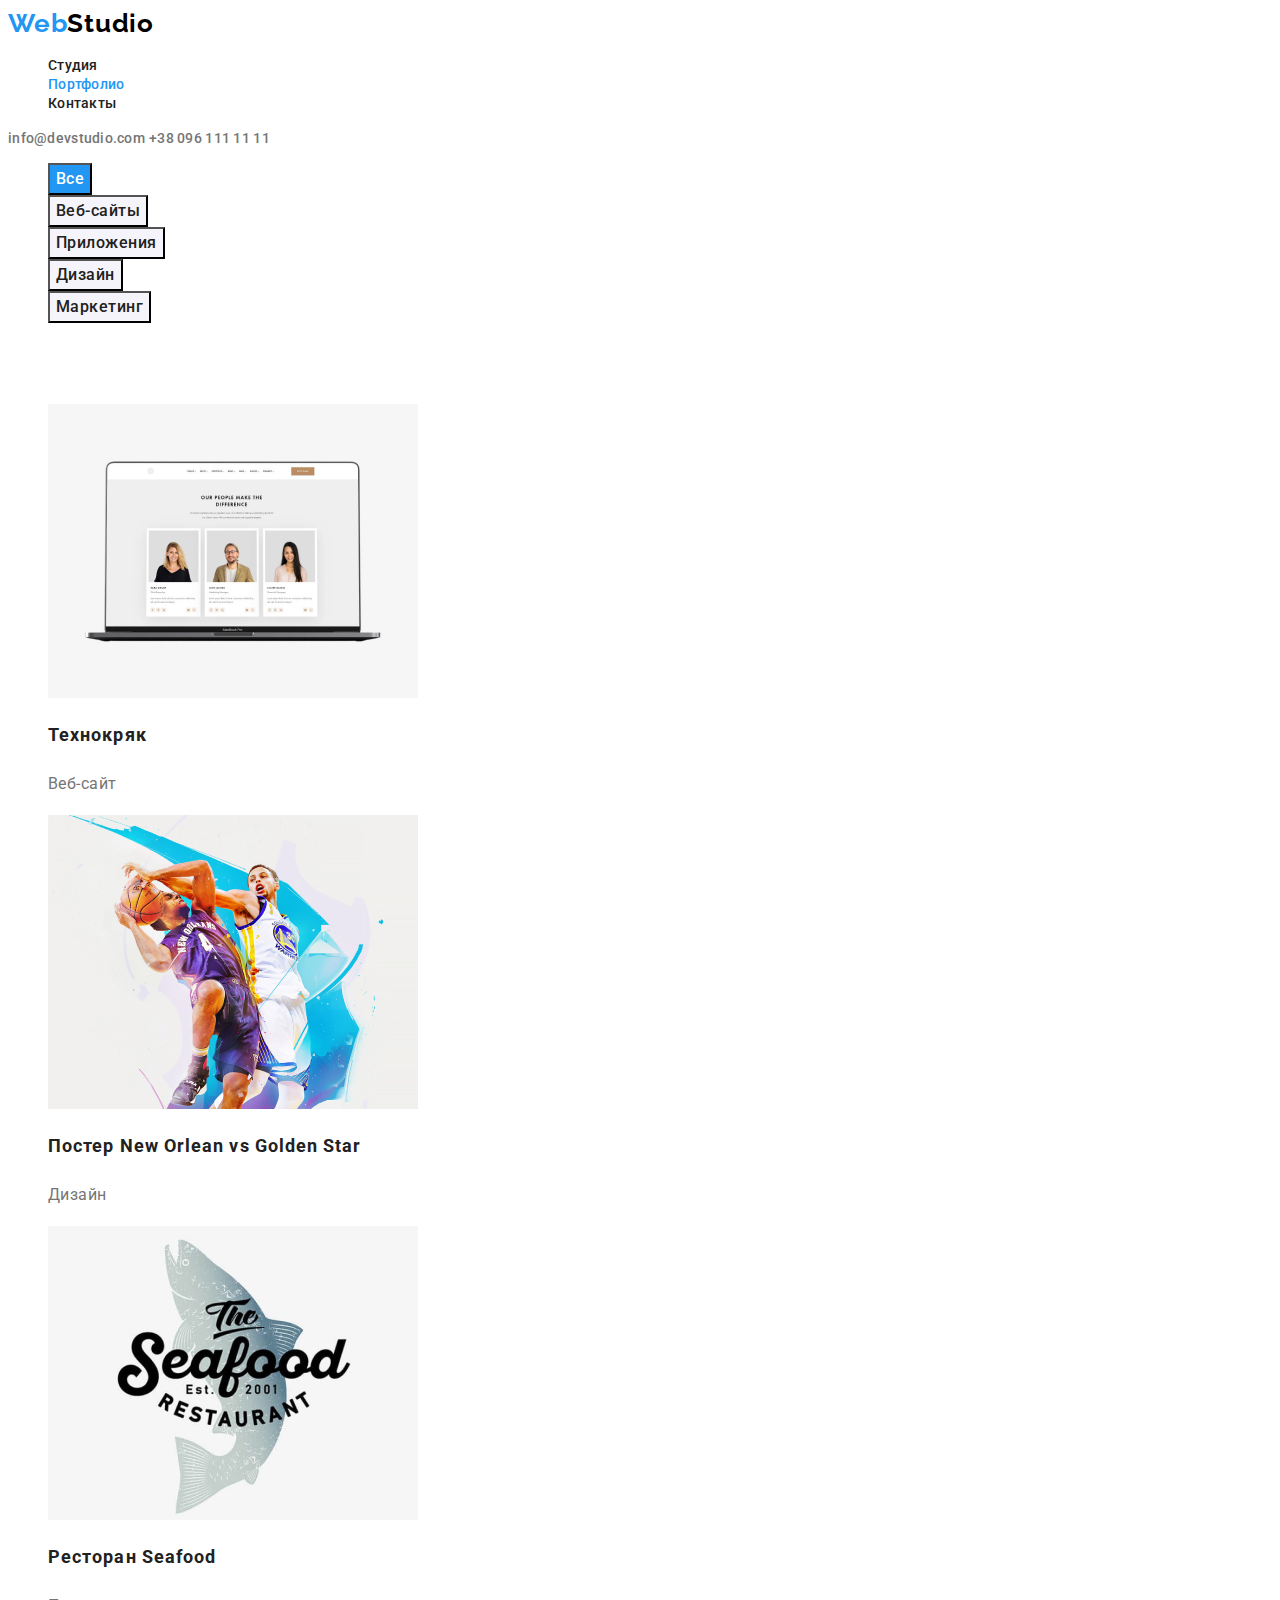
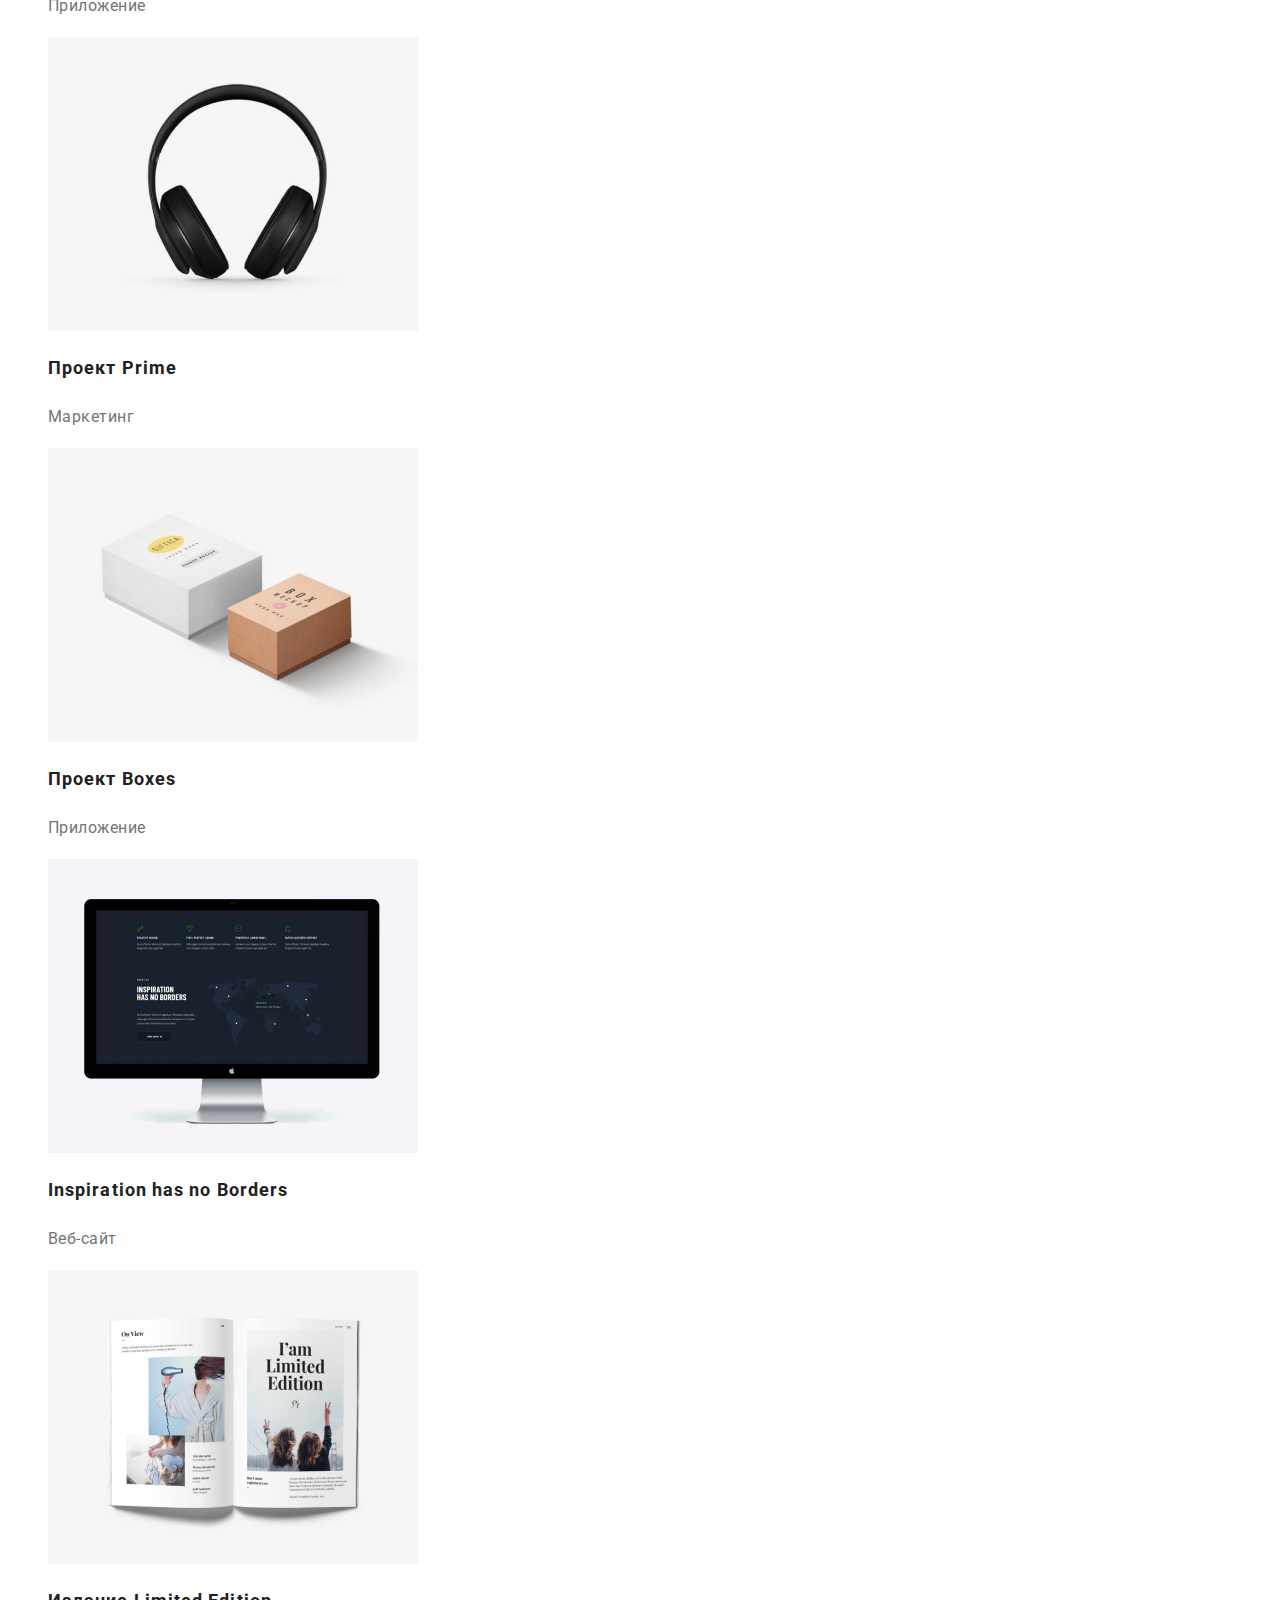
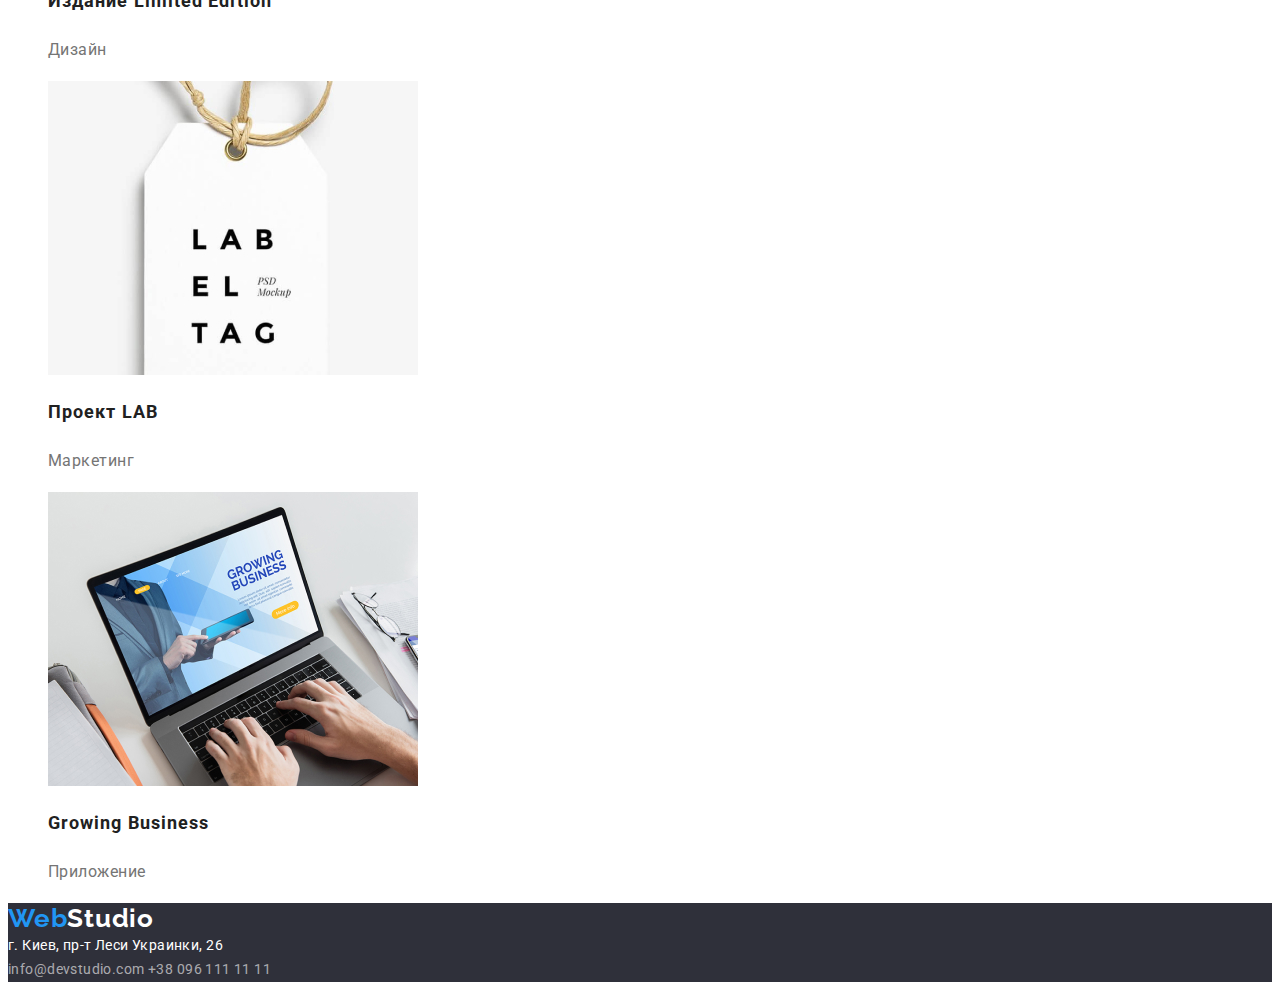
==== portfolio.html @ d6cd5d88 "Initial commit" ====
<!DOCTYPE html>
<html lang="ru">
<head>
    <meta charset="UTF-8">
    <meta http-equiv="X-UA-Compatible" content="IE=edge">
    <meta name="viewport" content="width=device-width, initial-scale=1.0">
    <title>WebStudio</title>
    <link href="https://fonts.googleapis.com/css2?family=Raleway:wght@700&family=Roboto:wght@400;500;700;900&display=swap" 
    rel="stylesheet">

    <link rel="stylesheet" href="./css/styles.css">
</head>
<body>
    <!--Шапка сторінки Портфоліо-->
    <header>
        <nav class="navigation">
            <a class="logo" href="./index.html">Web<span class="logo-nav-word">Studio</span></a>
    
            <ul class="list">
                <li class="item"><a class="link-navigation" href="./index.html">Студия</a></li>
                <li class="item"><a class="link-navigation current" href="./portfolio.html">Портфолио</a></li>
                <li class="item"><a class="link-navigation" href="">Контакты</a></li>
                
            </ul>
        </nav>
        <a class="link-contacts" href="mailto:info@devstudio.com">info@devstudio.com</a>
        <a class="link-contacts" href="tel:+380961111111">+38 096 111 11 11</a>
    </header>
    <main>
        <section class="gallery">
            <!--Список кнопок сторінки Портфоліо-->
            <ul class="list">
                <li class="item">
                    <button class="btn-filter btn-active" type="button">Все</button>
                </li>
                <li class="item">
                    <button class="btn-filter" type="button">Веб-сайты</button>
                </li>
                <li class="item">
                    <button class="btn-filter" type="button">Приложения</button>
                </li>
                <li class="item">
                    <button class="btn-filter" type="button">Дизайн</button>
                </li>
                <li class="item">
                    <button class="btn-filter" type="button">Маркетинг</button>
                </li>
            </ul>
              <!--Карточки робіт Портфоліо-->
              <h1 class="title-portfolio">Галерея работ</h1>
            <ul class="list">
                <li class="item">
                    <a class="link" href="">
                        <img src="./images/portfolio-img/tehno-kr.jpg" alt="Веб-сайт для компании Технокряк" 
                        width="370" height="294">
                        <h2 class="title-work">Технокряк</h2>
                        <p class="work-card">Веб-сайт</p>
                    </a>
                </li>
                <li class="item">
                    <a class="link" href="">
                        <img src="./images/portfolio-img/poster-new-orlean.jpg" alt="Дизайн постера New Orlean vs Golden Star"
                        width="370" height="294">
                        <h2 class="title-work">Постер <span lang="en">New Orlean vs Golden Star</span></h2>
                        <p class="work-card">Дизайн</p>
                    </a>
                </li>
                <li class="item">
                    <a class="link" href="">
                        <img src="./images/portfolio-img/seafood.jpg" alt="Приложение для ресторана Seafood" 
                        width="370" height="294">
                        <h2 class="title-work">Ресторан <span lang="en">Seafood</span></h2>
                        <p class="work-card">Приложение</p>
                    </a>
                </li>
                <li class="item">
                    <a class="link" href="">
                        <img src="./images/portfolio-img/project-prime.jpg" alt="Маркетинговый проект Prime" 
                        width="370" height="294">
                        <h2 class="title-work">Проект <span lang="en">Prime</span></h2>
                        <p class="work-card">Маркетинг</p>
                    </a>
                </li>
                <li class="item">
                    <a class="link" href="">
                        <img src="./images/portfolio-img/boxes.jpg" alt="Приложение компании Boxes" 
                        width="370" height="294">
                        <h2 class="title-work">Проект <span lang="en">Boxes</span></h2>
                        <p class="work-card">Приложение</p>
                    </a>
                </li>
                <li class="item">
                    <a class="link" href="">
                        <img src="./images/portfolio-img/web-inspiration.jpg" alt="Веб-сайт компании Inspiration has no Borders"
                        width="370" height="294">
                        <h2 class="title-work" lang="en">Inspiration has no Borders</h2>
                        <p class="work-card">Веб-сайт</p>
                    </a>
                </li>
                <li class="item">
                    <a class="link" href="">
                        <img src="./images/portfolio-img/edition.jpg" alt="Дизайн для издания Издание Limited Edition" 
                        width="370" height="294">
                        <h2 class="title-work">Издание <span lang="en">Limited Edition</span></h2>
                        <p class="work-card">Дизайн</p>
                    </a>
                </li>
                <li class="item">
                    <a class="link" href="">
                        <img src="./images/portfolio-img/lab.jpg" alt="Маркетинговый проект LAB" 
                        width="370" height="294">
                        <h2 class="title-work">Проект <span lang="en">LAB</span></h2>
                        <p class="work-card">Маркетинг</p>
                    </a>
                </li>
                <li class="item">
                    <a class="link" href="">
                        <img src="./images/portfolio-img/growing-business.jpg" alt="Приложение Growing Business" 
                        width="370" height="294">
                        <h2 class="title-work" lang="en">Growing Business</h2>
                        <p class="work-card">Приложение</p>
                    </a>
                </li>
            </ul>
        </section>
    </main>
    <!--Футер-->
    <footer>
        <a class="logo" href="">Web<span class="logo-word">Studio</span></a>

        <address class="location">г. Киев, пр-т Леси Украинки, 26
            <div class="footer-address">
                <a class="link-contacts" href="mailto:info@devstudio.com">info@devstudio.com</a>
                <a class="link-contacts" href="tel:+380961111111">+38 096 111 11 11</a>
            </div>
        
        </address>

    </footer>
    
</body>
</html>
---- css/styles.css ----
:root
{--main-text-color: #757575;
--accent-color: #2196F3;
--title-color: #212121;
--bcg-color: #FFFFFF;
--let-spc: 0.03em;
}

body {
    color: var(--main-text-color);
    background-color: var(--bcg-color);
    font-family: 'Roboto', sans-serif, 'Raleway';
}
.item {
    list-style: none;
}
/* Логотип*/
.logo {
    text-decoration: none;
    color: var(--accent-color);
    font-family: 'Raleway';
    font-weight: bold;
    font-size: 26px;
    line-height: 1.19;
    text-align: left;
    letter-spacing: var(--let-spc);
}
.logo-nav-word {
    color: #000000;
}
.logo-word {
    color: var(--bcg-color);
}
.logo:hover, 
.logo:focus {
    text-decoration: underline;
}

/* Хедер*/
.link-navigation {
    text-decoration: none;
    color: var(--title-color);
    font-weight: 500;
    font-size: 14px;
    line-height: 1.14;
    text-align: left;
    letter-spacing: 0.02em;
}
.link-navigation:hover,
.link-navigation:focus {
    color: var(--accent-color);
}    
.link-contacts {
    color: var(--main-text-color);
    text-decoration: none;
    font-weight: 500;
    font-size: 14px;
    line-height: 1.14;
    text-align: left;
    letter-spacing: 0.02em;
}
.link-contacts:hover,
.link-contacts:focus {
    color: var(--accent-color);
}

/*Секція Герой*/
.hero {
    background-color: #2F303A;
    color: var(--bcg-color);
}
.title-hero {
    font-weight: 900;
    font-size: 44px;
    line-height: 1.36;
    text-align: center;
    letter-spacing: 0.06em;
}
.btn-hero {
    color: var(--bcg-color);
    background-color: var(--accent-color);
    font-family: inherit;
    cursor: pointer;
    font-weight: 700;
    font-size: 16px;
    line-height: 1.88;
    text-align: center;
    letter-spacing: 0.06em;
    margin: 0 auto;
    display: block;
}

/* Секція Переваги */
.section-title {
    visibility: hidden;
}
.title-benefits {
    color: var(--title-color);
    font-size: 14px;
    line-height: 1.14;
    text-align: left;
    letter-spacing: var(--let-spc);
}
.text-benefits{
    font-size: 14px;
    line-height: 1.71;
    text-align: left;
    letter-spacing: var(--let-spc);
}

/* Секція робіт і секція команда */
.team {
    background-color: #F5F4FA;
}
.title {
    color: var(--title-color);
    font-size: 36px;
    line-height: 1.17;
    text-align: center;
    letter-spacing: var(--let-spc);
}
.team-title {
    color: var(--title-color);
    font-weight: 500;
    font-size: 16px;
    line-height: 1.18;
    text-align: center;
    letter-spacing: var(--let-spc);
}
.position {
    font-size: 16px;
    line-height: 1.19;
    text-align: center;
    letter-spacing: var(--let-spc);
}
.our-team {
    background-color: var(--bcg-color);
}
/* Футер */
footer {
    background-color: #2F303A;
}
.location {
    color: var(--bcg-color);
    font-style: normal;
    font-size: 14px;
    line-height: 1.71;
    text-align: left;
    letter-spacing: var(--let-spc);
}
.footer-address > .link-contacts {
    color: rgba(255, 255, 255, 0.6);
    font-weight: 400;
    font-size: 14px;
    line-height: 1.71;
    text-align: left;
    letter-spacing: var(--let-spc);
}
/* СТОРІНКА ПОРТФОЛІО 
Фільтр Галереї - кнопки*/
.current {
    color: var(--accent-color);
}

.btn-filter {
    color: var(--title-color);
    background-color: #F5F4FA;
    cursor: pointer;
    font-family: inherit;
    font-weight: 500;
    font-size: 16px;
    line-height: 1.63;
    text-align: center;
    letter-spacing: var(--let-spc);
}
.btn-filter:hover,
.btn-filter:focus {
    color: var(--bcg-color);
    background-color: var(--accent-color);
}
.btn-active {
    color: var(--bcg-color);
    background-color: var(--accent-color);
}
/* Карточки робіт Портфоліо */
.title-portfolio {
    visibility: hidden;
}
.link {
    text-decoration: none;
}
.title-work {
    color: var(--title-color);
    font-size: 18px;
    line-height: 2;
    text-align: left;
    letter-spacing: 0.06em;
}
.title-work:hover,
.title-work:focus {
    color: var(--accent-color);
}
.work-card {
    color: var(--main-text-color);
    font-size: 16px;
    line-height: 1.88;
    text-align: left;
    letter-spacing: var(--let-spc);
}
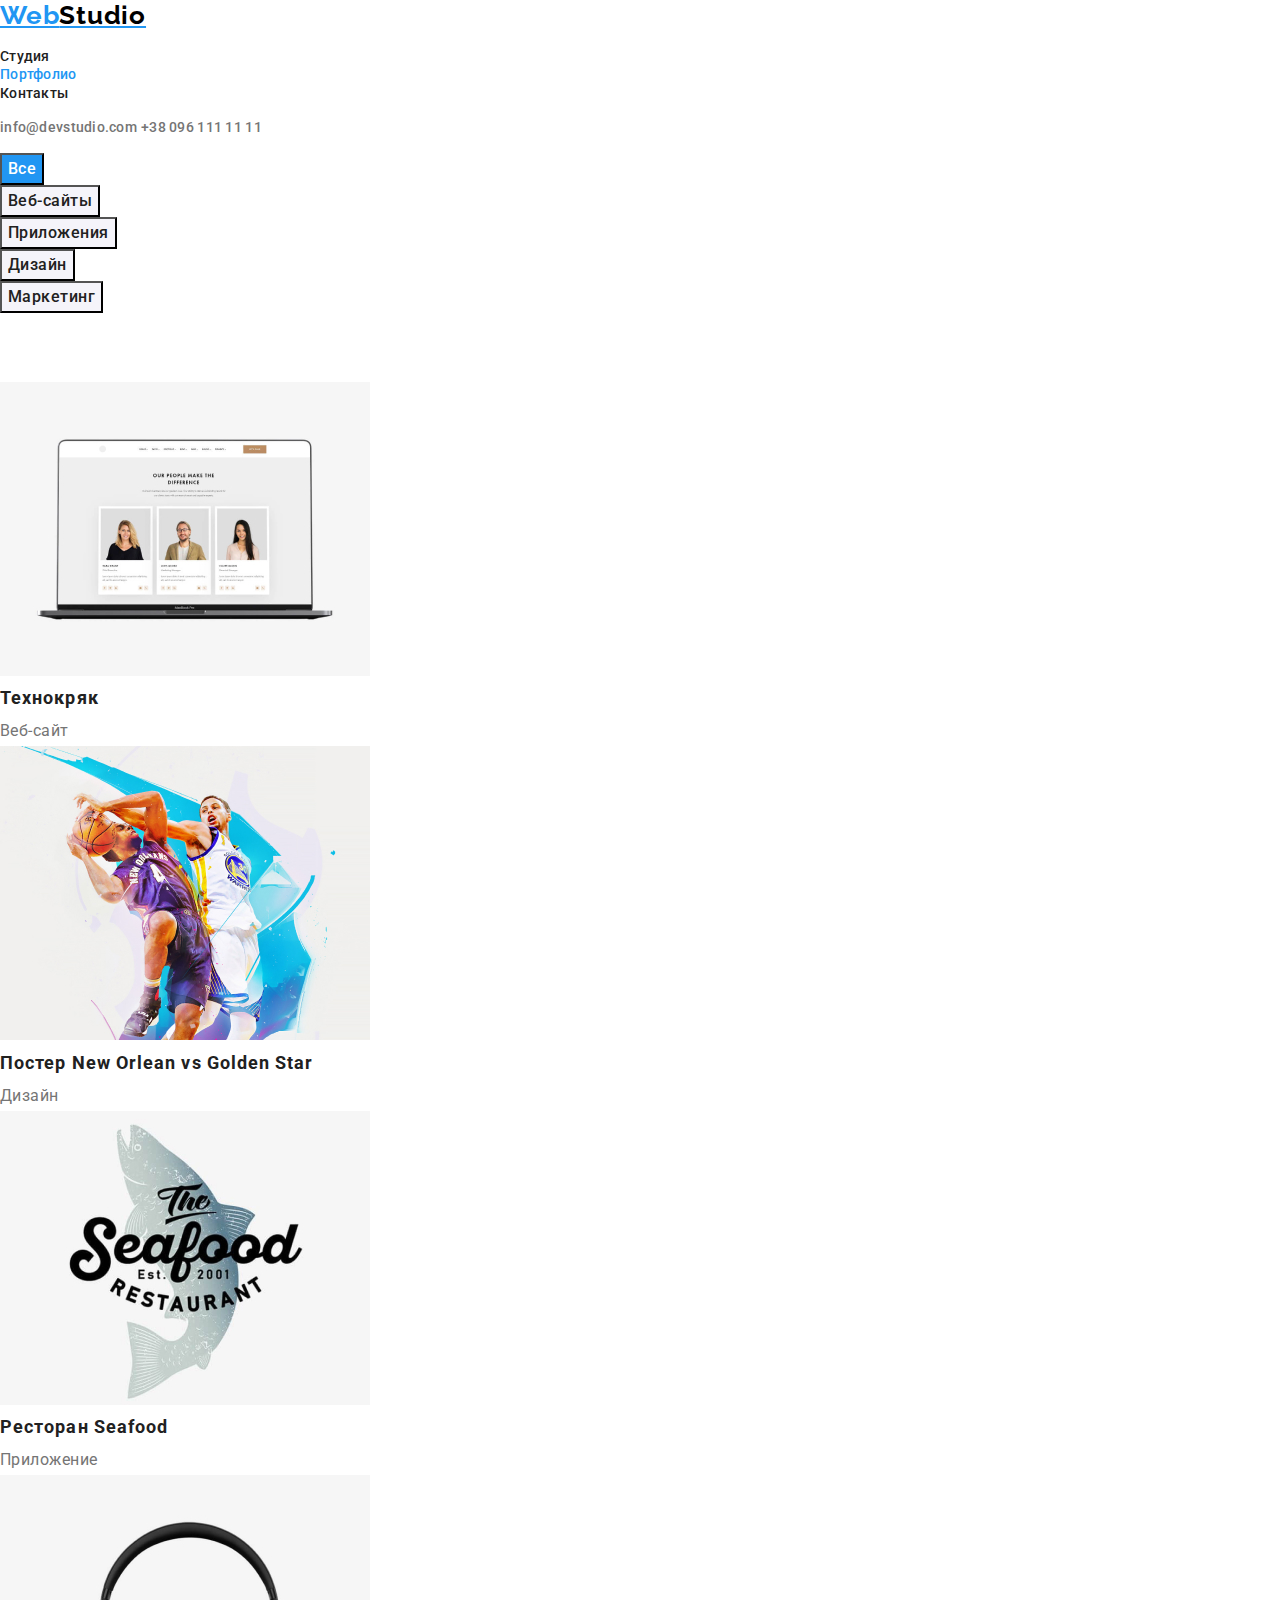
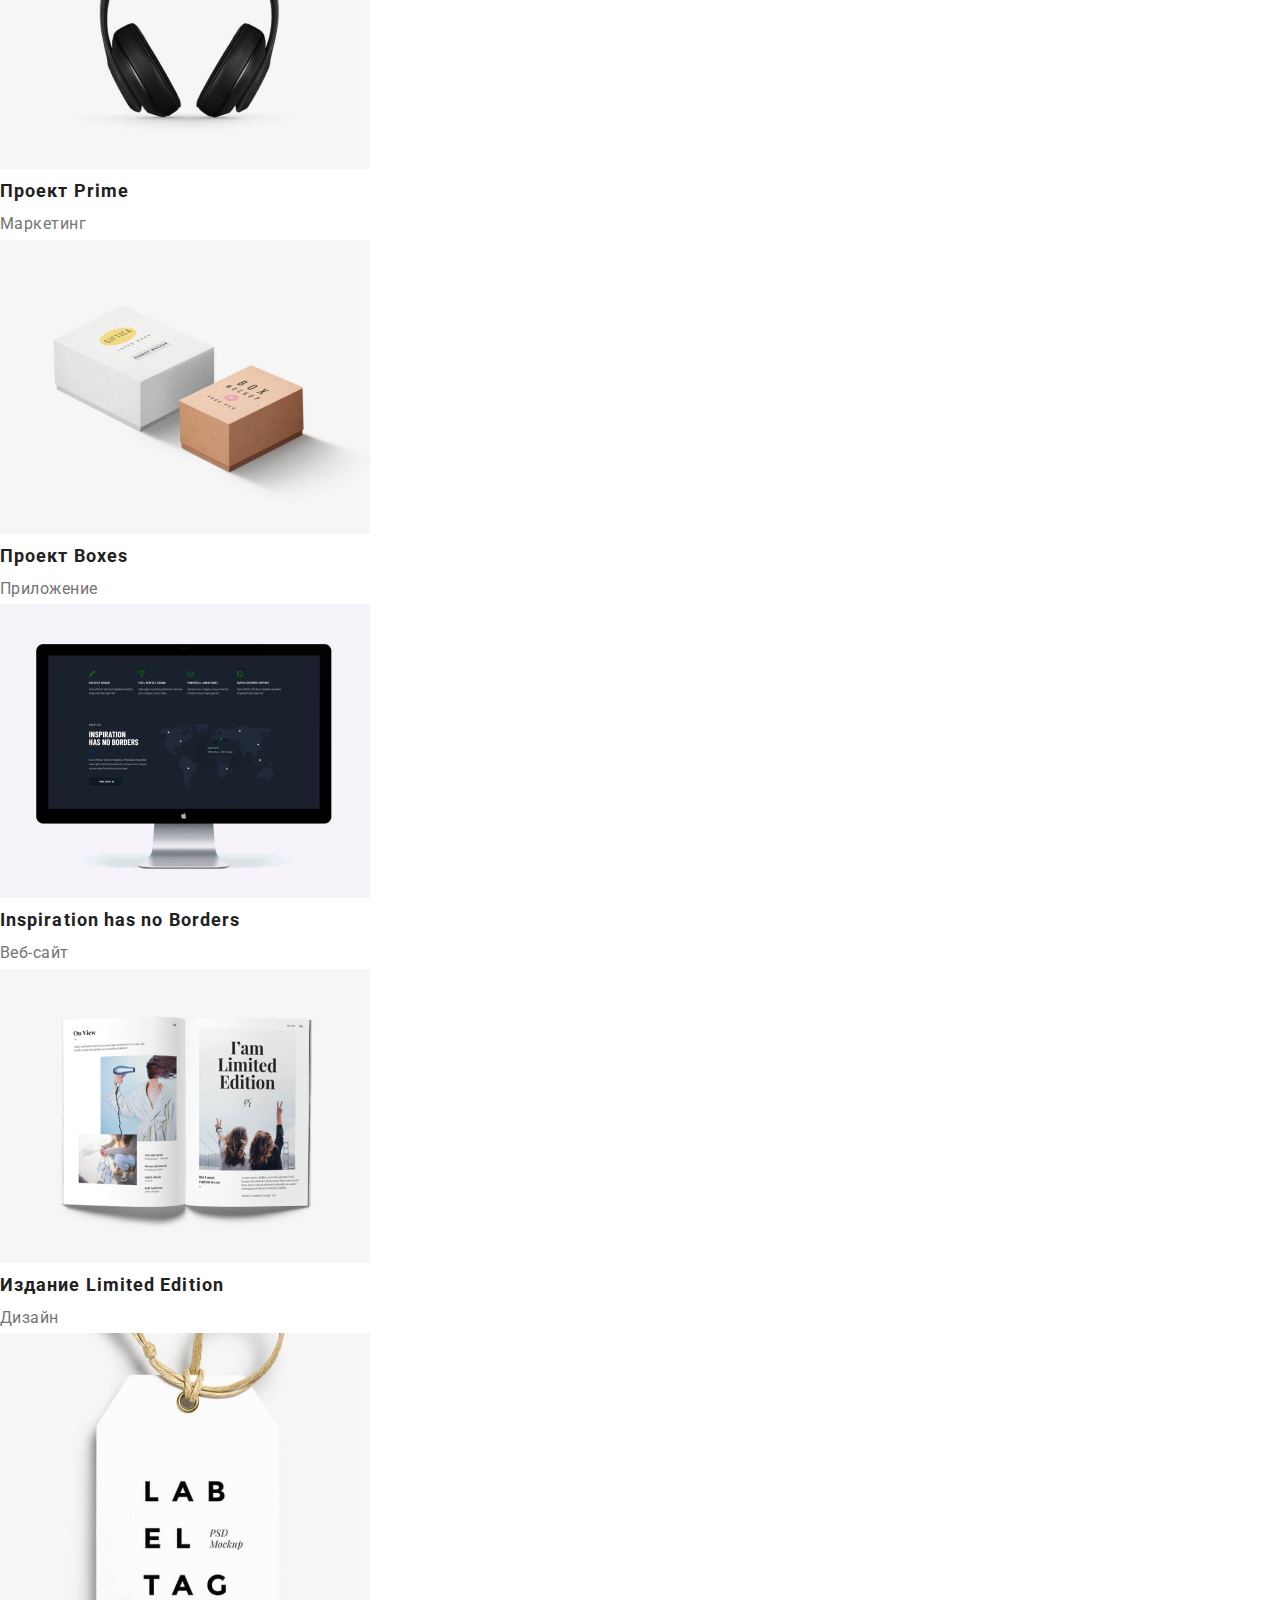
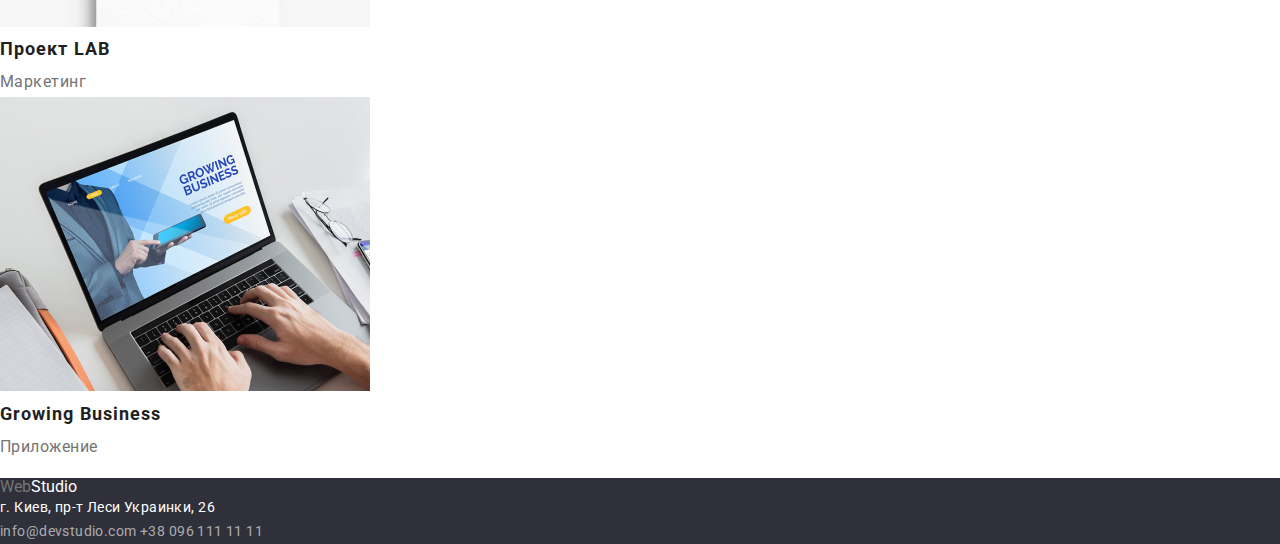
==== commit ac6941a9: "Padding/margin для index.html" ====
--- a/portfolio.html
+++ b/portfolio.html
@@ -7,12 +7,14 @@
     <title>WebStudio</title>
     <link href="https://fonts.googleapis.com/css2?family=Raleway:wght@700&family=Roboto:wght@400;500;700;900&display=swap" 
     rel="stylesheet">
+    <link rel="stylesheet" 
+    href="https://cdnjs.cloudflare.com/ajax/libs/modern-normalize/1.0.0/modern-normalize.min.css">
 
     <link rel="stylesheet" href="./css/styles.css">
 </head>
 <body>
     <!--Шапка сторінки Портфоліо-->
-    <header>
+    <header class="header-page">
         <nav class="navigation">
             <a class="logo" href="./index.html">Web<span class="logo-nav-word">Studio</span></a>
     
@@ -26,7 +28,7 @@
         <a class="link-contacts" href="mailto:info@devstudio.com">info@devstudio.com</a>
         <a class="link-contacts" href="tel:+380961111111">+38 096 111 11 11</a>
     </header>
-    <main>
+    <main class="main-content">
         <section class="gallery">
             <!--Список кнопок сторінки Портфоліо-->
             <ul class="list">
@@ -53,7 +55,7 @@
                     <a class="link" href="">
                         <img src="./images/portfolio-img/tehno-kr.jpg" alt="Веб-сайт для компании Технокряк" 
                         width="370" height="294">
-                        <h2 class="title-work">Технокряк</h2>
+                        <h2 class="title-project">Технокряк</h2>
                         <p class="work-card">Веб-сайт</p>
                     </a>
                 </li>
@@ -61,7 +63,7 @@
                     <a class="link" href="">
                         <img src="./images/portfolio-img/poster-new-orlean.jpg" alt="Дизайн постера New Orlean vs Golden Star"
                         width="370" height="294">
-                        <h2 class="title-work">Постер <span lang="en">New Orlean vs Golden Star</span></h2>
+                        <h2 class="title-project">Постер <span lang="en">New Orlean vs Golden Star</span></h2>
                         <p class="work-card">Дизайн</p>
                     </a>
                 </li>
@@ -69,7 +71,7 @@
                     <a class="link" href="">
                         <img src="./images/portfolio-img/seafood.jpg" alt="Приложение для ресторана Seafood" 
                         width="370" height="294">
-                        <h2 class="title-work">Ресторан <span lang="en">Seafood</span></h2>
+                        <h2 class="title-project">Ресторан <span lang="en">Seafood</span></h2>
                         <p class="work-card">Приложение</p>
                     </a>
                 </li>
@@ -77,7 +79,7 @@
                     <a class="link" href="">
                         <img src="./images/portfolio-img/project-prime.jpg" alt="Маркетинговый проект Prime" 
                         width="370" height="294">
-                        <h2 class="title-work">Проект <span lang="en">Prime</span></h2>
+                        <h2 class="title-project">Проект <span lang="en">Prime</span></h2>
                         <p class="work-card">Маркетинг</p>
                     </a>
                 </li>
@@ -85,7 +87,7 @@
                     <a class="link" href="">
                         <img src="./images/portfolio-img/boxes.jpg" alt="Приложение компании Boxes" 
                         width="370" height="294">
-                        <h2 class="title-work">Проект <span lang="en">Boxes</span></h2>
+                        <h2 class="title-project">Проект <span lang="en">Boxes</span></h2>
                         <p class="work-card">Приложение</p>
                     </a>
                 </li>
@@ -93,7 +95,7 @@
                     <a class="link" href="">
                         <img src="./images/portfolio-img/web-inspiration.jpg" alt="Веб-сайт компании Inspiration has no Borders"
                         width="370" height="294">
-                        <h2 class="title-work" lang="en">Inspiration has no Borders</h2>
+                        <h2 class="title-project" lang="en">Inspiration has no Borders</h2>
                         <p class="work-card">Веб-сайт</p>
                     </a>
                 </li>
@@ -101,7 +103,7 @@
                     <a class="link" href="">
                         <img src="./images/portfolio-img/edition.jpg" alt="Дизайн для издания Издание Limited Edition" 
                         width="370" height="294">
-                        <h2 class="title-work">Издание <span lang="en">Limited Edition</span></h2>
+                        <h2 class="title-project">Издание <span lang="en">Limited Edition</span></h2>
                         <p class="work-card">Дизайн</p>
                     </a>
                 </li>
@@ -109,7 +111,7 @@
                     <a class="link" href="">
                         <img src="./images/portfolio-img/lab.jpg" alt="Маркетинговый проект LAB" 
                         width="370" height="294">
-                        <h2 class="title-work">Проект <span lang="en">LAB</span></h2>
+                        <h2 class="title-project">Проект <span lang="en">LAB</span></h2>
                         <p class="work-card">Маркетинг</p>
                     </a>
                 </li>
@@ -117,7 +119,7 @@
                     <a class="link" href="">
                         <img src="./images/portfolio-img/growing-business.jpg" alt="Приложение Growing Business" 
                         width="370" height="294">
-                        <h2 class="title-work" lang="en">Growing Business</h2>
+                        <h2 class="title-project" lang="en">Growing Business</h2>
                         <p class="work-card">Приложение</p>
                     </a>
                 </li>
@@ -125,7 +127,7 @@
         </section>
     </main>
     <!--Футер-->
-    <footer>
+    <footer class="ftr-page>
         <a class="logo" href="">Web<span class="logo-word">Studio</span></a>
 
         <address class="location">г. Киев, пр-т Леси Украинки, 26
--- a/css/styles.css
+++ b/css/styles.css
@@ -11,6 +11,17 @@
     background-color: var(--bcg-color);
     font-family: 'Roboto', sans-serif, 'Raleway';
 }
+section {
+    width: 1600px;
+    margin: 0 auto;
+}
+h1, h2, h3, p {
+    margin: 0;
+}
+ul {
+    padding: 0;
+}
+
 .item {
     list-style: none;
 }
@@ -24,6 +35,7 @@
     line-height: 1.19;
     text-align: left;
     letter-spacing: var(--let-spc);
+    width: 145px;
 }
 .logo-nav-word {
     color: #000000;
@@ -66,16 +78,26 @@
 
 /*Секція Герой*/
 .hero {
+    outline: 2px solid tomato;
+
     background-color: #2F303A;
     color: var(--bcg-color);
-}
+    text-align: center;
+    padding: 200px 452px;
+
+}
+
 .title-hero {
+    outline: 2px solid tomato;
+
     font-weight: 900;
     font-size: 44px;
     line-height: 1.36;
-    text-align: center;
     letter-spacing: 0.06em;
-}
+    width: 696px;
+    margin-bottom: 30px;
+}
+
 .btn-hero {
     color: var(--bcg-color);
     background-color: var(--accent-color);
@@ -84,41 +106,97 @@
     font-weight: 700;
     font-size: 16px;
     line-height: 1.88;
-    text-align: center;
     letter-spacing: 0.06em;
-    margin: 0 auto;
-    display: block;
+    min-width: 200px;
+    padding: 10px 32px;
+    border-radius: 4px;
+    border: 1px solid #000000;
 }
 
 /* Секція Переваги */
+.benefits {
+    outline: 2px solid red;
+
+    padding: 94px 215px;
+}
 .section-title {
     visibility: hidden;
 }
 .title-benefits {
+    outline: 2px solid red;
+
     color: var(--title-color);
     font-size: 14px;
     line-height: 1.14;
     text-align: left;
     letter-spacing: var(--let-spc);
+    width: 270px;
+    margin-bottom: 10px;
 }
 .text-benefits{
+    outline: 2px solid red;
+
     font-size: 14px;
     line-height: 1.71;
     text-align: left;
     letter-spacing: var(--let-spc);
+    width: 270px;
 }
 
 /* Секція робіт і секція команда */
+
+.work {
+    outline: 2px solid red;
+    padding-top: 0;
+    padding-right: 215px;
+    padding-bottom: 94px;
+    padding-left: 215px;
+}
+
 .team {
+    outline: 2px solid red;
+
     background-color: #F5F4FA;
-}
-.title {
+    padding: 94px 215px;
+}
+
+.title-work,
+.title-our-team {
     color: var(--title-color);
     font-size: 36px;
+    font-weight: 700;
     line-height: 1.17;
     text-align: center;
     letter-spacing: var(--let-spc);
-}
+    margin: 0 auto;
+    margin-bottom: 50px;
+}
+
+.title-work {
+    outline: 2px solid red;
+
+    min-width: 376px;
+
+}
+
+.title-our-team {
+    outline: 2px solid red;
+
+    min-width: 264px;
+
+}
+.our-team {
+    outline: 2px solid red;
+
+    padding-bottom: 30px;
+    border: 1px;
+    border-bottom-right-radius: 4px;
+    border-bottom-left-radius: 4px;
+}
+.photo-team {
+    margin-bottom: 30px;
+}
+
 .team-title {
     color: var(--title-color);
     font-weight: 500;
@@ -126,6 +204,8 @@
     line-height: 1.18;
     text-align: center;
     letter-spacing: var(--let-spc);
+    margin: 0 auto;
+    margin-bottom: 10px;
 }
 .position {
     font-size: 16px;
@@ -189,15 +269,15 @@
 .link {
     text-decoration: none;
 }
-.title-work {
+.title-project {
     color: var(--title-color);
     font-size: 18px;
     line-height: 2;
     text-align: left;
     letter-spacing: 0.06em;
 }
-.title-work:hover,
-.title-work:focus {
+.title-project:hover,
+.title-project:focus {
     color: var(--accent-color);
 }
 .work-card {
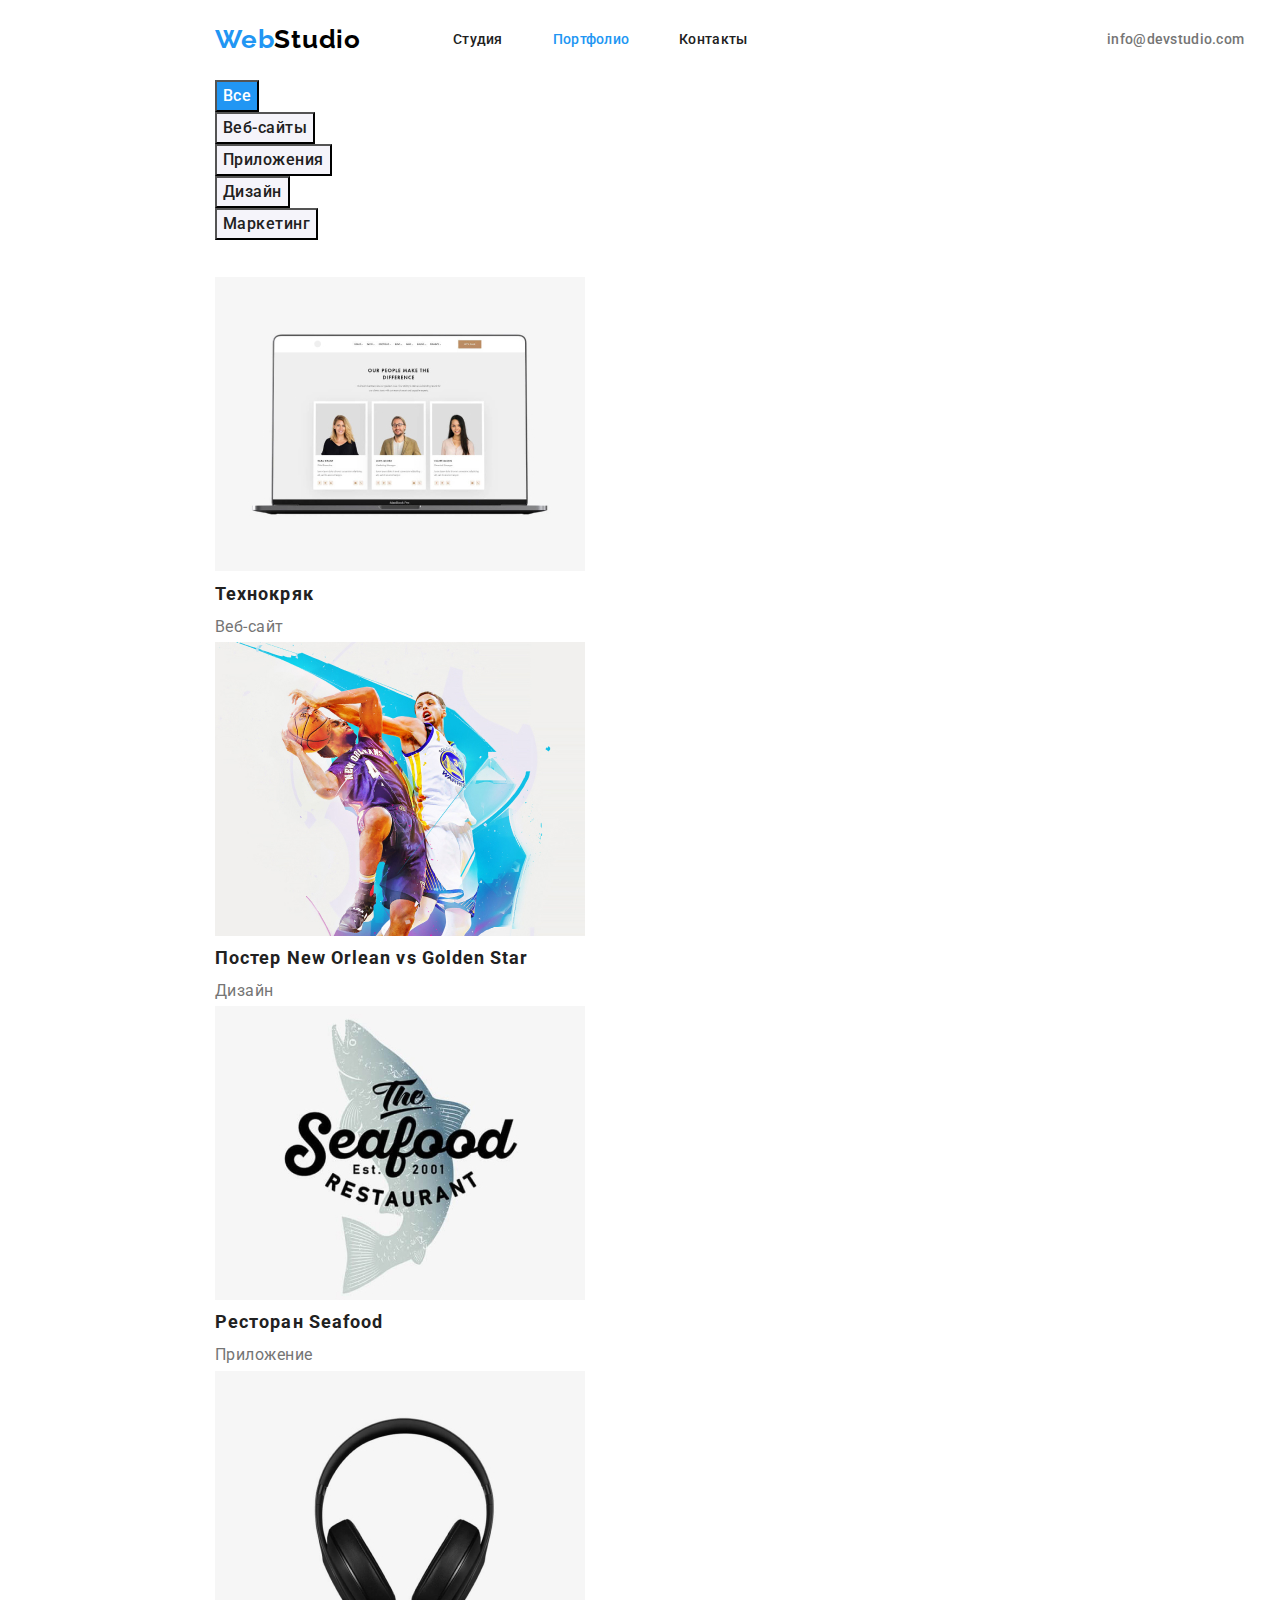
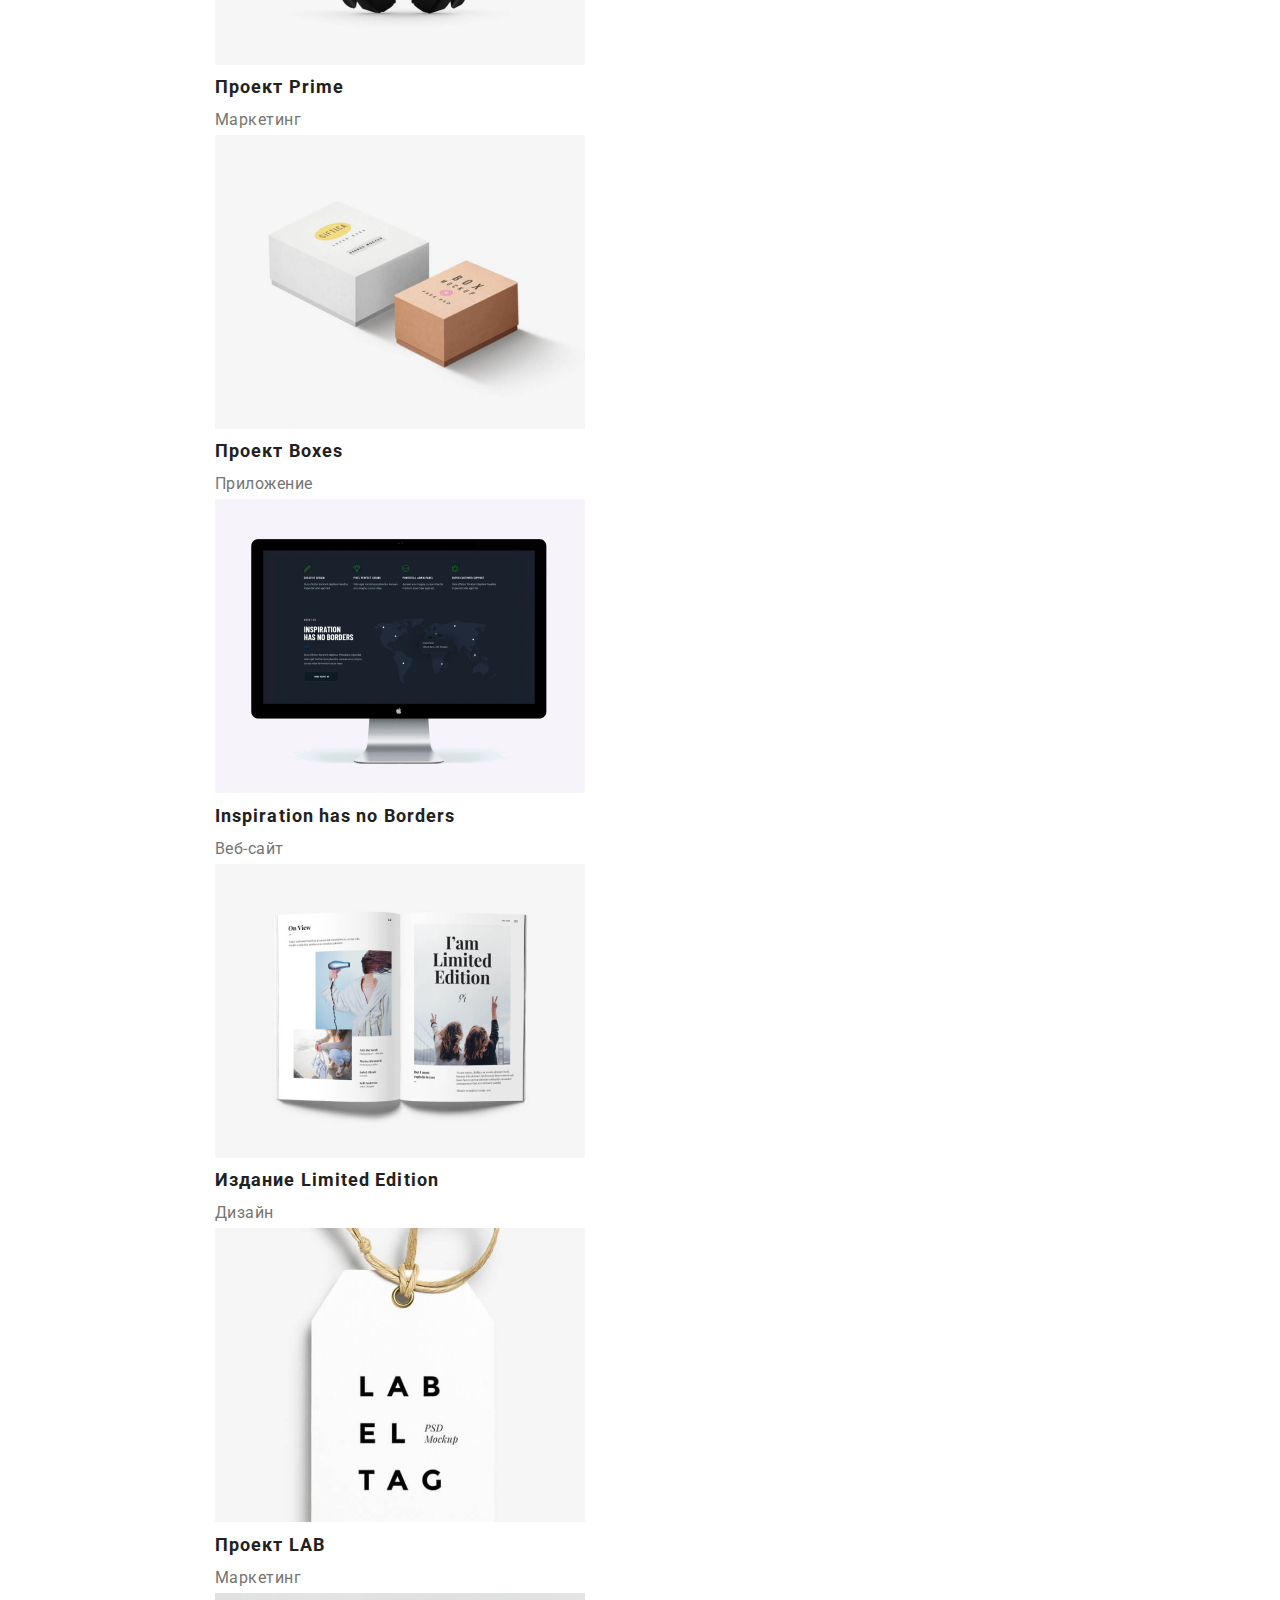
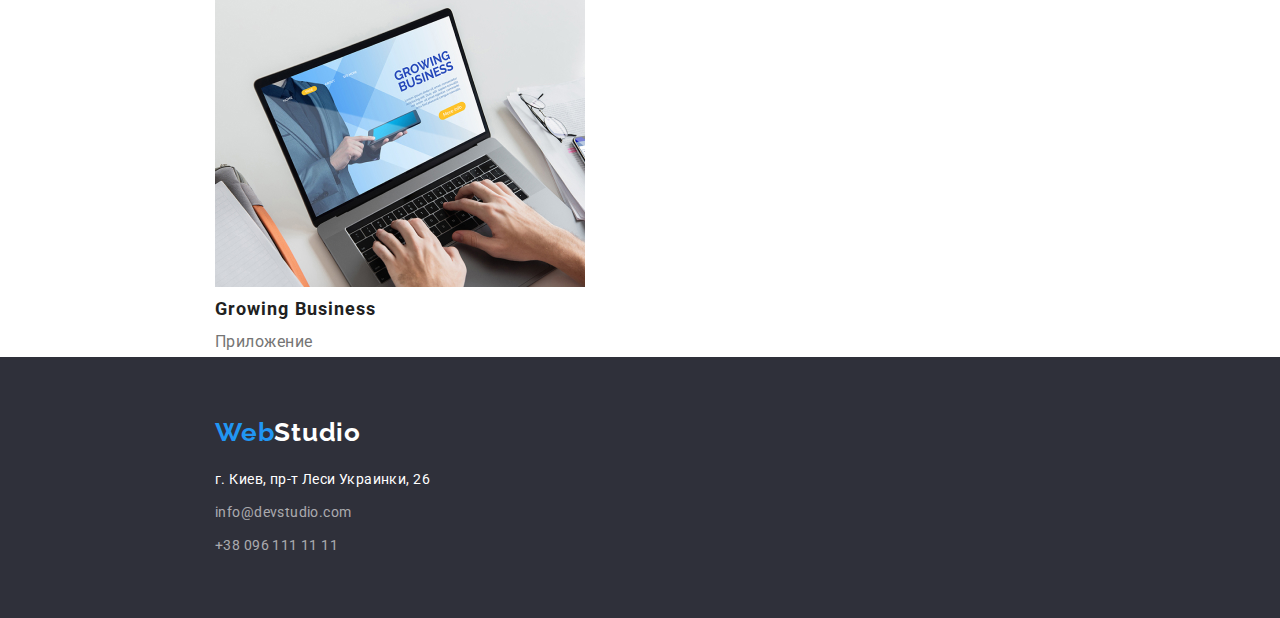
==== commit 10d1c807: "Flex" ====
--- a/portfolio.html
+++ b/portfolio.html
@@ -13,21 +13,28 @@
     <link rel="stylesheet" href="./css/styles.css">
 </head>
 <body>
-    <!--Шапка сторінки Портфоліо-->
+    <!--Шапка сторінки-->
     <header class="header-page">
-        <nav class="navigation">
-            <a class="logo" href="./index.html">Web<span class="logo-nav-word">Studio</span></a>
+        <div class="container container-menu">
+            <nav class="navigation">
+                <a class="logo logo-navigation" href="./index.html">Web<span class="logo-nav-word">Studio</span></a>
     
-            <ul class="list">
-                <li class="item"><a class="link-navigation" href="./index.html">Студия</a></li>
-                <li class="item"><a class="link-navigation current" href="./portfolio.html">Портфолио</a></li>
-                <li class="item"><a class="link-navigation" href="">Контакты</a></li>
-                
+                <ul class="list menu-nav">
+                    <li class="item item-nav"><a class="link-navigation" href="./">Студия</a></li>
+                    <li class="item item-nav"><a class="link-navigation current" href="./portfolio.html">Портфолио</a></li>
+                    <li class="item item-nav"><a class="link-navigation" href="">Контакты</a></li>
+                </ul>
+            </nav>
+            <ul class="menu-contact">
+                <li class="item item-contact"><a class="link-contacts"
+                        href="mailto:info@devstudio.com">info@devstudio.com</a>
+                </li>
+                <li class="item item-contact"><a class="link-contacts" href="tel:+380961111111">+38 096 111 11 11</a>
+                </li>
             </ul>
-        </nav>
-        <a class="link-contacts" href="mailto:info@devstudio.com">info@devstudio.com</a>
-        <a class="link-contacts" href="tel:+380961111111">+38 096 111 11 11</a>
+        </div>
     </header>
+
     <main class="main-content">
         <section class="gallery">
             <!--Список кнопок сторінки Портфоліо-->
@@ -127,17 +134,15 @@
         </section>
     </main>
     <!--Футер-->
-    <footer class="ftr-page>
-        <a class="logo" href="">Web<span class="logo-word">Studio</span></a>
-
-        <address class="location">г. Киев, пр-т Леси Украинки, 26
+    <footer class="ftr-page">
+        <div class="container">
+            <a class="logo ftr-logo" href="">Web<span class="logo-word">Studio</span></a>
+            <address class="location">г. Киев, пр-т Леси Украинки, 26</address>
             <div class="footer-address">
                 <a class="link-contacts" href="mailto:info@devstudio.com">info@devstudio.com</a>
                 <a class="link-contacts" href="tel:+380961111111">+38 096 111 11 11</a>
             </div>
-        
-        </address>
-
+        </div>
     </footer>
     
 </body>
--- a/css/styles.css
+++ b/css/styles.css
@@ -11,8 +11,11 @@
     background-color: var(--bcg-color);
     font-family: 'Roboto', sans-serif, 'Raleway';
 }
-section {
+section,
+footer {
     width: 1600px;
+    padding-left: 215px;
+    padding-right: 215px;
     margin: 0 auto;
 }
 h1, h2, h3, p {
@@ -20,13 +23,41 @@
 }
 ul {
     padding: 0;
+    margin: 0;
 }
 
 .item {
     list-style: none;
 }
-/* Логотип*/
+.container{
+    width: 1200px;
+}
+
+/* Хедер */
+.header-page {
+    width: 1600px;
+    padding-left: 215px;
+    padding-right: 215px;
+    margin: 0 auto;
+}
+
+.container-menu {
+    display: flex;
+    align-items: center;
+}
+
+.navigation {
+    display: flex;
+    align-items: center;
+}
+
 .logo {
+    display: block;
+    padding-top: 24px;
+    padding-bottom: 25px;
+    margin-right: 93px;
+    width: 145px;
+
     text-decoration: none;
     color: var(--accent-color);
     font-family: 'Raleway';
@@ -35,21 +66,36 @@
     line-height: 1.19;
     text-align: left;
     letter-spacing: var(--let-spc);
-    width: 145px;
-}
+}
+
 .logo-nav-word {
     color: #000000;
 }
+
+
 .logo-word {
     color: var(--bcg-color);
 }
+
 .logo:hover, 
 .logo:focus {
     text-decoration: underline;
 }
 
-/* Хедер*/
-.link-navigation {
+.menu-nav{
+    display: flex;
+    align-items: center;
+}
+
+.menu-nav > .item-nav:not(:first-child) {
+    margin-left: 50px;
+}
+
+.menu-nav .link-navigation {
+    display: block;
+    padding-top: 32px;
+    padding-bottom: 32px;
+
     text-decoration: none;
     color: var(--title-color);
     font-weight: 500;
@@ -58,11 +104,31 @@
     text-align: left;
     letter-spacing: 0.02em;
 }
+
+.menu-nav .current {
+    color: var(--accent-color);
+}
+
 .link-navigation:hover,
 .link-navigation:focus {
     color: var(--accent-color);
 }    
+
+.menu-contact {
+    display: flex;
+    align-items: center;
+    margin-left: auto;
+}
+
+.item-contact:not(:last-child) {
+    margin-right: 50px;
+}
+
 .link-contacts {
+    display: block;
+    padding-top: 32px;
+    padding-bottom: 32px;
+    
     color: var(--main-text-color);
     text-decoration: none;
     font-weight: 500;
@@ -71,6 +137,7 @@
     text-align: left;
     letter-spacing: 0.02em;
 }
+
 .link-contacts:hover,
 .link-contacts:focus {
     color: var(--accent-color);
@@ -80,25 +147,32 @@
 .hero {
     outline: 2px solid tomato;
 
-    background-color: #2F303A;
-    color: var(--bcg-color);
     text-align: center;
     padding: 200px 452px;
 
+    background-color: #2F303A;
+    color: var(--bcg-color);
 }
 
 .title-hero {
     outline: 2px solid tomato;
+
+    width: 696px;
+    margin-bottom: 30px;
 
     font-weight: 900;
     font-size: 44px;
     line-height: 1.36;
     letter-spacing: 0.06em;
-    width: 696px;
-    margin-bottom: 30px;
+
 }
 
 .btn-hero {
+    min-width: 200px;
+    padding: 10px 32px;
+    border-radius: 4px;
+    border: 1px solid #000000;
+
     color: var(--bcg-color);
     background-color: var(--accent-color);
     font-family: inherit;
@@ -107,10 +181,6 @@
     font-size: 16px;
     line-height: 1.88;
     letter-spacing: 0.06em;
-    min-width: 200px;
-    padding: 10px 32px;
-    border-radius: 4px;
-    border: 1px solid #000000;
 }
 
 /* Секція Переваги */
@@ -119,72 +189,115 @@
 
     padding: 94px 215px;
 }
+
 .section-title {
     visibility: hidden;
 }
+
+.list-benefits {
+    display: flex;
+    align-items: center;
+}
+
+.item-benefits {
+    margin-right: 30px;
+}
+
+.item-benefits:last-child {
+    margin-right: 0;
+}
+
 .title-benefits {
-    outline: 2px solid red;
+    margin-bottom: 10px;
 
     color: var(--title-color);
     font-size: 14px;
     line-height: 1.14;
     text-align: left;
     letter-spacing: var(--let-spc);
-    width: 270px;
-    margin-bottom: 10px;
-}
+}
+
 .text-benefits{
-    outline: 2px solid red;
-
     font-size: 14px;
     line-height: 1.71;
     text-align: left;
     letter-spacing: var(--let-spc);
-    width: 270px;
-}
-
-/* Секція робіт і секція команда */
+}
+
+/* Секція фото-робіт */
 
 .work {
     outline: 2px solid red;
+
     padding-top: 0;
     padding-right: 215px;
     padding-bottom: 94px;
     padding-left: 215px;
 }
 
-.team {
-    outline: 2px solid red;
-
-    background-color: #F5F4FA;
-    padding: 94px 215px;
-}
-
+.title-work {
+    outline: 2px solid red;
+
+    min-width: 376px;
+}
+
+.list-work {
+    display: flex;
+    align-items: center;
+    flex-wrap: wrap;
+}
+
+.item-work {
+    margin-right: 30px;
+}
+
+.item-work:last-child {
+    margin-right: 0;
+}
+/* .photo {
+    display: block;
+} */
 .title-work,
 .title-our-team {
+    margin: 0 auto;
+    margin-bottom: 50px;
+
     color: var(--title-color);
     font-size: 36px;
     font-weight: 700;
     line-height: 1.17;
     text-align: center;
     letter-spacing: var(--let-spc);
-    margin: 0 auto;
-    margin-bottom: 50px;
-}
-
-.title-work {
-    outline: 2px solid red;
-
-    min-width: 376px;
-
+}
+
+/* Секція команда */
+.team {
+    outline: 2px solid red;
+
+    background-color: #F5F4FA;
+    padding: 94px 215px;
 }
 
 .title-our-team {
     outline: 2px solid red;
 
     min-width: 264px;
-
-}
+}
+
+.list-team {
+    display: flex;
+    align-items: center;
+    flex-wrap: wrap;
+}
+
+.item-team {
+    margin-right: 30px;
+}
+
+.item-team:last-child {
+    margin-right: 0;
+}
+
 .our-team {
     outline: 2px solid red;
 
@@ -192,35 +305,50 @@
     border: 1px;
     border-bottom-right-radius: 4px;
     border-bottom-left-radius: 4px;
-}
+
+    background-color: var(--bcg-color);
+}
+
 .photo-team {
     margin-bottom: 30px;
 }
 
 .team-title {
+    margin: 0 auto;
+    margin-bottom: 10px;
+
     color: var(--title-color);
     font-weight: 500;
     font-size: 16px;
     line-height: 1.18;
     text-align: center;
     letter-spacing: var(--let-spc);
-    margin: 0 auto;
-    margin-bottom: 10px;
-}
+}
+
 .position {
     font-size: 16px;
     line-height: 1.19;
     text-align: center;
     letter-spacing: var(--let-spc);
 }
-.our-team {
-    background-color: var(--bcg-color);
-}
+
 /* Футер */
-footer {
+.ftr-page {
+    padding-top: 60px;
+    padding-bottom: 60px;
+
     background-color: #2F303A;
 }
+
+.ftr-logo {
+    padding: 0;
+    margin-right: 0;
+    margin-bottom: 20px;
+}
+
 .location {
+    margin-bottom: 9px;
+
     color: var(--bcg-color);
     font-style: normal;
     font-size: 14px;
@@ -229,6 +357,11 @@
     letter-spacing: var(--let-spc);
 }
 .footer-address > .link-contacts {
+    width: 231px;
+    padding: 0;
+    margin-bottom: 9px;
+    margin-right: auto;
+
     color: rgba(255, 255, 255, 0.6);
     font-weight: 400;
     font-size: 14px;
@@ -236,11 +369,14 @@
     text-align: left;
     letter-spacing: var(--let-spc);
 }
+
+.footer-address > .link-contacts:last-child {
+    margin-bottom: 0;
+}
+
 /* СТОРІНКА ПОРТФОЛІО 
 Фільтр Галереї - кнопки*/
-.current {
-    color: var(--accent-color);
-}
+
 
 .btn-filter {
     color: var(--title-color);
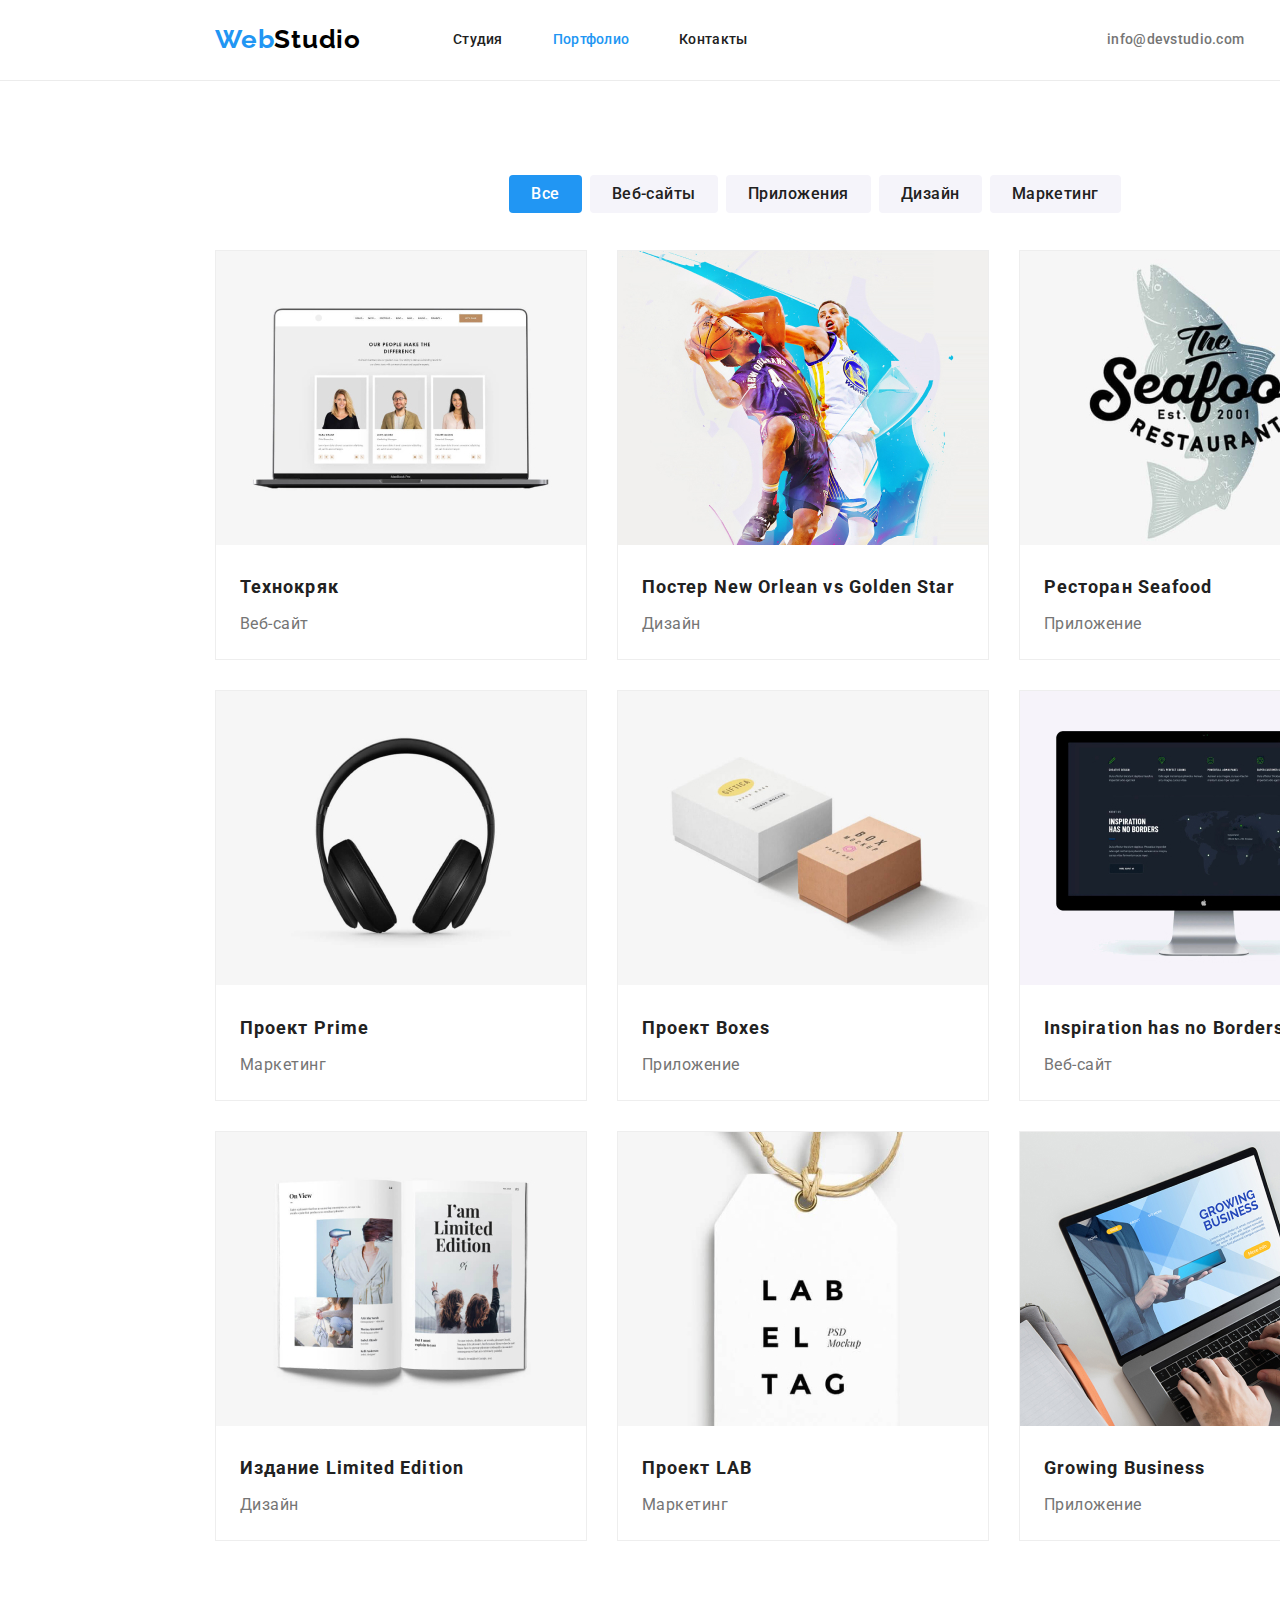
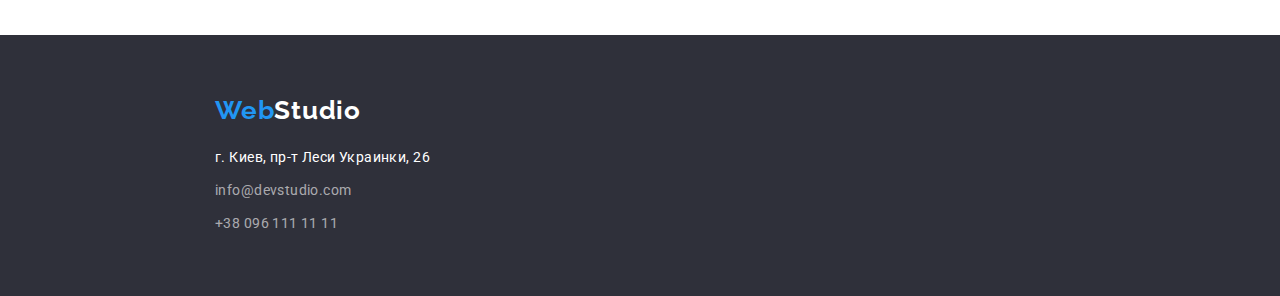
==== commit 667d1860: "Flexbox in Portfolio" ====
--- a/portfolio.html
+++ b/portfolio.html
@@ -37,28 +37,31 @@
 
     <main class="main-content">
         <section class="gallery">
+            <div class="container">
             <!--Список кнопок сторінки Портфоліо-->
-            <ul class="list">
-                <li class="item">
+            <div class="filter">
+            <ul class="list list-filter">
+                <li class="item item-filter">
                     <button class="btn-filter btn-active" type="button">Все</button>
                 </li>
-                <li class="item">
+                <li class="item item-filter">
                     <button class="btn-filter" type="button">Веб-сайты</button>
                 </li>
-                <li class="item">
+                <li class="item item-filter">
                     <button class="btn-filter" type="button">Приложения</button>
                 </li>
-                <li class="item">
+                <li class="item item-filter">
                     <button class="btn-filter" type="button">Дизайн</button>
                 </li>
-                <li class="item">
+                <li class="item item-filter">
                     <button class="btn-filter" type="button">Маркетинг</button>
                 </li>
             </ul>
+        </div>
               <!--Карточки робіт Портфоліо-->
               <h1 class="title-portfolio">Галерея работ</h1>
-            <ul class="list">
-                <li class="item">
+            <ul class="list list-portfolio">
+                <li class="item item-portfolio">
                     <a class="link" href="">
                         <img src="./images/portfolio-img/tehno-kr.jpg" alt="Веб-сайт для компании Технокряк" 
                         width="370" height="294">
@@ -66,7 +69,7 @@
                         <p class="work-card">Веб-сайт</p>
                     </a>
                 </li>
-                <li class="item">
+                <li class="item item-portfolio">
                     <a class="link" href="">
                         <img src="./images/portfolio-img/poster-new-orlean.jpg" alt="Дизайн постера New Orlean vs Golden Star"
                         width="370" height="294">
@@ -74,7 +77,7 @@
                         <p class="work-card">Дизайн</p>
                     </a>
                 </li>
-                <li class="item">
+                <li class="item item-portfolio">
                     <a class="link" href="">
                         <img src="./images/portfolio-img/seafood.jpg" alt="Приложение для ресторана Seafood" 
                         width="370" height="294">
@@ -82,7 +85,7 @@
                         <p class="work-card">Приложение</p>
                     </a>
                 </li>
-                <li class="item">
+                <li class="item item-portfolio">
                     <a class="link" href="">
                         <img src="./images/portfolio-img/project-prime.jpg" alt="Маркетинговый проект Prime" 
                         width="370" height="294">
@@ -90,7 +93,7 @@
                         <p class="work-card">Маркетинг</p>
                     </a>
                 </li>
-                <li class="item">
+                <li class="item item-portfolio">
                     <a class="link" href="">
                         <img src="./images/portfolio-img/boxes.jpg" alt="Приложение компании Boxes" 
                         width="370" height="294">
@@ -98,7 +101,7 @@
                         <p class="work-card">Приложение</p>
                     </a>
                 </li>
-                <li class="item">
+                <li class="item item-portfolio">
                     <a class="link" href="">
                         <img src="./images/portfolio-img/web-inspiration.jpg" alt="Веб-сайт компании Inspiration has no Borders"
                         width="370" height="294">
@@ -106,7 +109,7 @@
                         <p class="work-card">Веб-сайт</p>
                     </a>
                 </li>
-                <li class="item">
+                <li class="item item-portfolio">
                     <a class="link" href="">
                         <img src="./images/portfolio-img/edition.jpg" alt="Дизайн для издания Издание Limited Edition" 
                         width="370" height="294">
@@ -114,7 +117,7 @@
                         <p class="work-card">Дизайн</p>
                     </a>
                 </li>
-                <li class="item">
+                <li class="item item-portfolio">
                     <a class="link" href="">
                         <img src="./images/portfolio-img/lab.jpg" alt="Маркетинговый проект LAB" 
                         width="370" height="294">
@@ -122,7 +125,7 @@
                         <p class="work-card">Маркетинг</p>
                     </a>
                 </li>
-                <li class="item">
+                <li class="item item-portfolio">
                     <a class="link" href="">
                         <img src="./images/portfolio-img/growing-business.jpg" alt="Приложение Growing Business" 
                         width="370" height="294">
@@ -131,6 +134,7 @@
                     </a>
                 </li>
             </ul>
+        </div>
         </section>
     </main>
     <!--Футер-->
--- a/css/styles.css
+++ b/css/styles.css
@@ -39,6 +39,7 @@
     padding-left: 215px;
     padding-right: 215px;
     margin: 0 auto;
+    border-bottom: 1px solid #ECECEC;
 }
 
 .container-menu {
@@ -145,8 +146,6 @@
 
 /*Секція Герой*/
 .hero {
-    outline: 2px solid tomato;
-
     text-align: center;
     padding: 200px 452px;
 
@@ -155,8 +154,6 @@
 }
 
 .title-hero {
-    outline: 2px solid tomato;
-
     width: 696px;
     margin-bottom: 30px;
 
@@ -185,8 +182,6 @@
 
 /* Секція Переваги */
 .benefits {
-    outline: 2px solid red;
-
     padding: 94px 215px;
 }
 
@@ -227,8 +222,6 @@
 /* Секція фото-робіт */
 
 .work {
-    outline: 2px solid red;
-
     padding-top: 0;
     padding-right: 215px;
     padding-bottom: 94px;
@@ -236,8 +229,6 @@
 }
 
 .title-work {
-    outline: 2px solid red;
-
     min-width: 376px;
 }
 
@@ -254,9 +245,7 @@
 .item-work:last-child {
     margin-right: 0;
 }
-/* .photo {
-    display: block;
-} */
+
 .title-work,
 .title-our-team {
     margin: 0 auto;
@@ -272,15 +261,11 @@
 
 /* Секція команда */
 .team {
-    outline: 2px solid red;
-
     background-color: #F5F4FA;
     padding: 94px 215px;
 }
 
 .title-our-team {
-    outline: 2px solid red;
-
     min-width: 264px;
 }
 
@@ -299,8 +284,6 @@
 }
 
 .our-team {
-    outline: 2px solid red;
-
     padding-bottom: 30px;
     border: 1px;
     border-bottom-right-radius: 4px;
@@ -377,8 +360,26 @@
 /* СТОРІНКА ПОРТФОЛІО 
 Фільтр Галереї - кнопки*/
 
+.gallery {
+    padding-top: 94px;
+    padding-bottom: 94px;
+}
+
+.list-filter {
+    display: flex;
+    align-items: center;
+    justify-content: center;
+}
+
+.item-filter:not(:last-child) {
+    margin-right: 8px;
+}
 
 .btn-filter {
+    padding: 6px 22px;
+    border: transparent;
+    border-radius: 4px;
+
     color: var(--title-color);
     background-color: #F5F4FA;
     cursor: pointer;
@@ -389,23 +390,53 @@
     text-align: center;
     letter-spacing: var(--let-spc);
 }
+
 .btn-filter:hover,
 .btn-filter:focus {
     color: var(--bcg-color);
     background-color: var(--accent-color);
 }
+
 .btn-active {
     color: var(--bcg-color);
     background-color: var(--accent-color);
 }
+
 /* Карточки робіт Портфоліо */
+
 .title-portfolio {
     visibility: hidden;
 }
+
+.list-portfolio {
+    display: flex;
+    align-items: center;
+    flex-wrap: wrap;
+}
+.item-portfolio {
+    margin-right: 30px;
+    margin-bottom: 30px;
+    border: 1px solid #EEEEEE;
+}
+
+.item-portfolio:nth-child(3n) {
+    margin-right: 0;
+}
+
+.item-portfolio:nth-last-child(-n + 3) {
+    margin-bottom: 0;
+}
+
 .link {
     text-decoration: none;
 }
+
 .title-project {
+    margin-top: 20px;
+    margin-right: 24px;
+    margin-bottom: 4px;
+    margin-left: 24px;
+
     color: var(--title-color);
     font-size: 18px;
     line-height: 2;
@@ -417,6 +448,10 @@
     color: var(--accent-color);
 }
 .work-card {
+    margin-right: 24px;
+    margin-left: 24px;
+    margin-bottom: 20px;
+
     color: var(--main-text-color);
     font-size: 16px;
     line-height: 1.88;
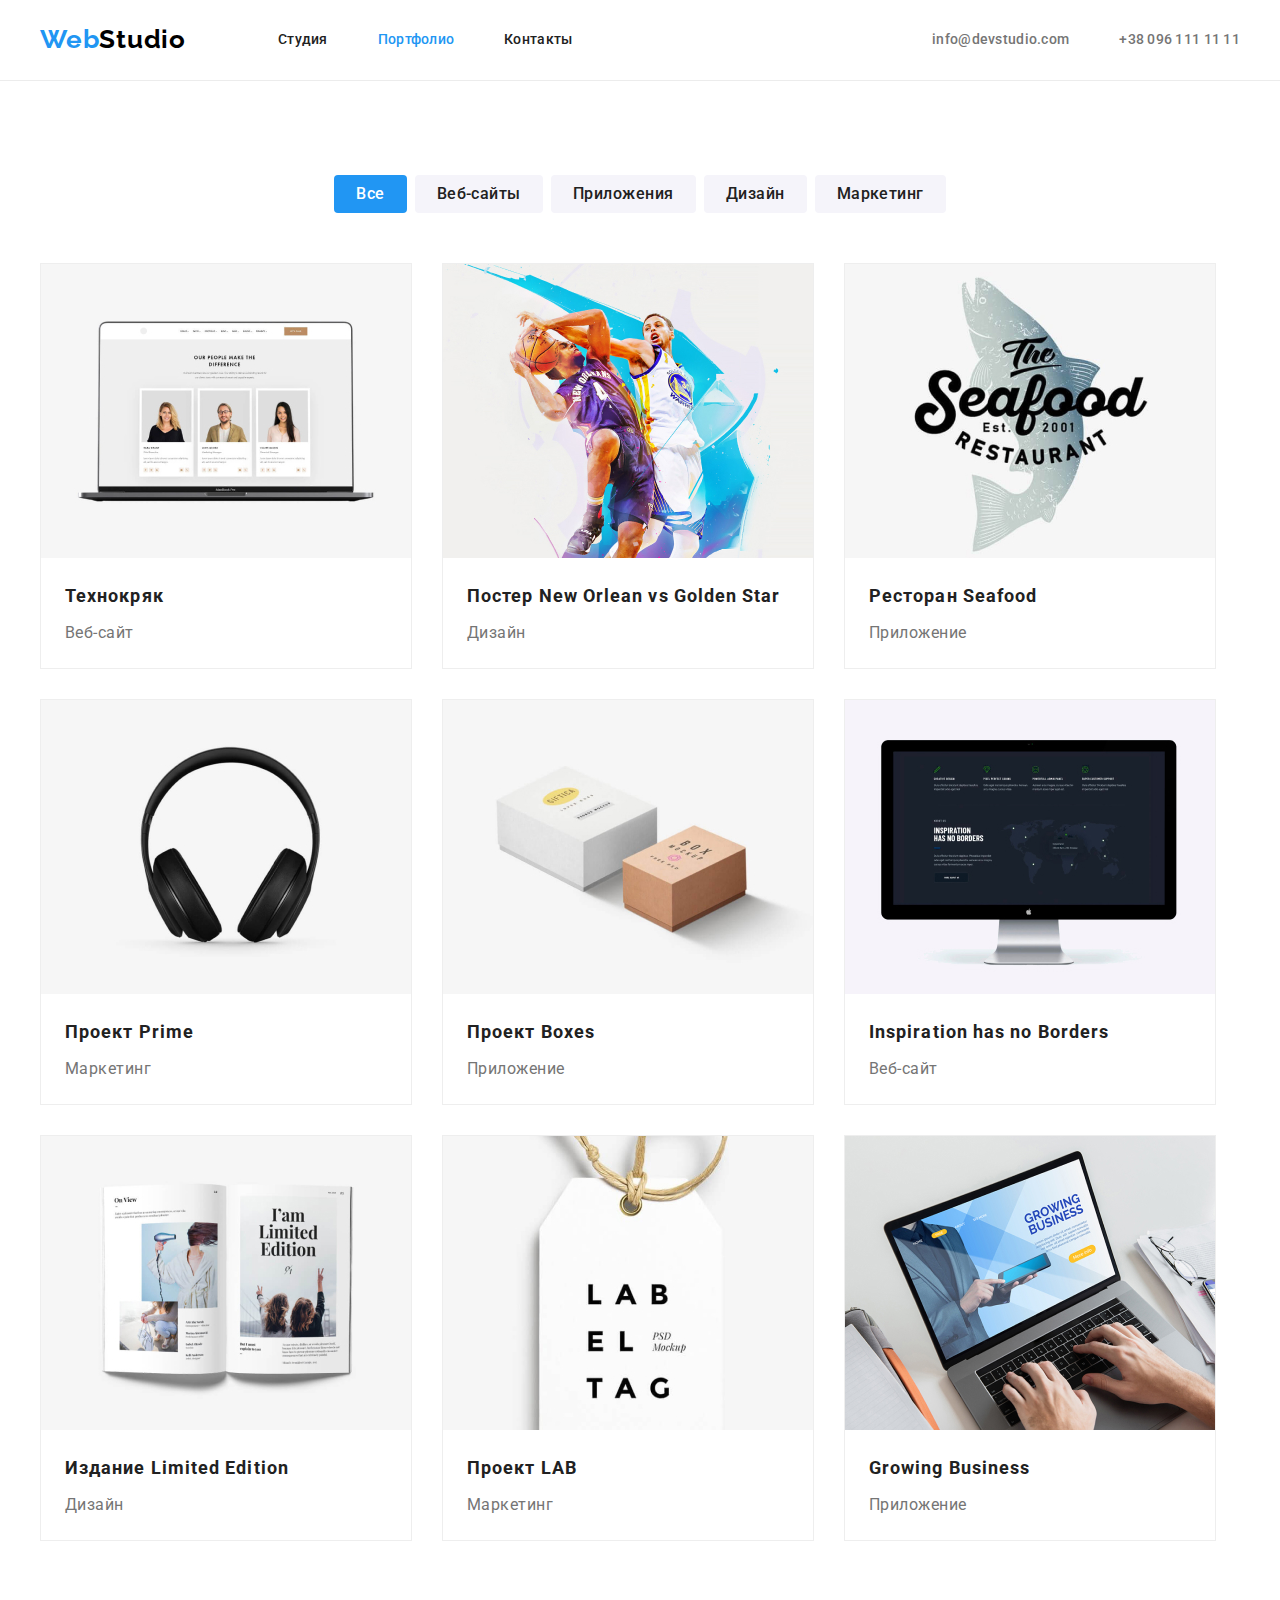
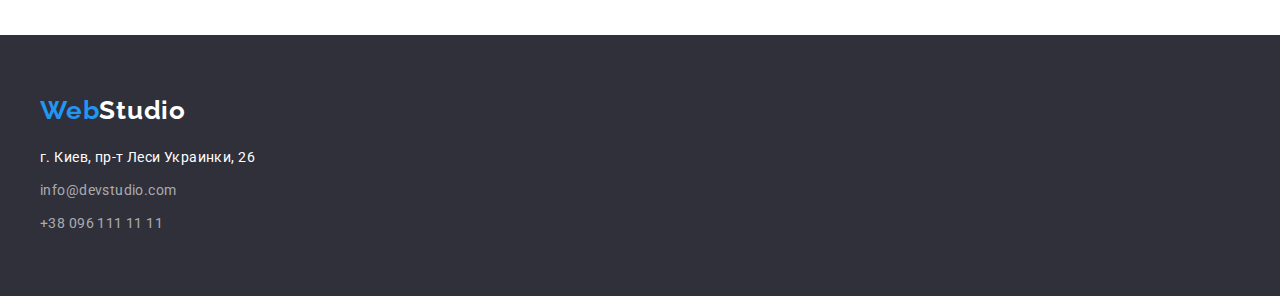
==== commit d1039c1f: "Виправлення" ====
--- a/portfolio.html
+++ b/portfolio.html
@@ -1,27 +1,31 @@
 <!DOCTYPE html>
 <html lang="ru">
+
 <head>
     <meta charset="UTF-8">
     <meta http-equiv="X-UA-Compatible" content="IE=edge">
     <meta name="viewport" content="width=device-width, initial-scale=1.0">
     <title>WebStudio</title>
-    <link href="https://fonts.googleapis.com/css2?family=Raleway:wght@700&family=Roboto:wght@400;500;700;900&display=swap" 
-    rel="stylesheet">
-    <link rel="stylesheet" 
-    href="https://cdnjs.cloudflare.com/ajax/libs/modern-normalize/1.0.0/modern-normalize.min.css">
+    <link
+        href="https://fonts.googleapis.com/css2?family=Raleway:wght@700&family=Roboto:wght@400;500;700;900&display=swap"
+        rel="stylesheet">
+    <link rel="stylesheet"
+        href="https://cdnjs.cloudflare.com/ajax/libs/modern-normalize/1.0.0/modern-normalize.min.css">
 
     <link rel="stylesheet" href="./css/styles.css">
 </head>
+
 <body>
     <!--Шапка сторінки-->
     <header class="header-page">
         <div class="container container-menu">
             <nav class="navigation">
                 <a class="logo logo-navigation" href="./index.html">Web<span class="logo-nav-word">Studio</span></a>
-    
+
                 <ul class="list menu-nav">
                     <li class="item item-nav"><a class="link-navigation" href="./">Студия</a></li>
-                    <li class="item item-nav"><a class="link-navigation current" href="./portfolio.html">Портфолио</a></li>
+                    <li class="item item-nav"><a class="link-navigation current" href="./portfolio.html">Портфолио</a>
+                    </li>
                     <li class="item item-nav"><a class="link-navigation" href="">Контакты</a></li>
                 </ul>
             </nav>
@@ -38,103 +42,121 @@
     <main class="main-content">
         <section class="gallery">
             <div class="container">
-            <!--Список кнопок сторінки Портфоліо-->
-            <div class="filter">
-            <ul class="list list-filter">
-                <li class="item item-filter">
-                    <button class="btn-filter btn-active" type="button">Все</button>
-                </li>
-                <li class="item item-filter">
-                    <button class="btn-filter" type="button">Веб-сайты</button>
-                </li>
-                <li class="item item-filter">
-                    <button class="btn-filter" type="button">Приложения</button>
-                </li>
-                <li class="item item-filter">
-                    <button class="btn-filter" type="button">Дизайн</button>
-                </li>
-                <li class="item item-filter">
-                    <button class="btn-filter" type="button">Маркетинг</button>
-                </li>
-            </ul>
-        </div>
-              <!--Карточки робіт Портфоліо-->
-              <h1 class="title-portfolio">Галерея работ</h1>
-            <ul class="list list-portfolio">
-                <li class="item item-portfolio">
-                    <a class="link" href="">
-                        <img src="./images/portfolio-img/tehno-kr.jpg" alt="Веб-сайт для компании Технокряк" 
-                        width="370" height="294">
-                        <h2 class="title-project">Технокряк</h2>
-                        <p class="work-card">Веб-сайт</p>
-                    </a>
-                </li>
-                <li class="item item-portfolio">
-                    <a class="link" href="">
-                        <img src="./images/portfolio-img/poster-new-orlean.jpg" alt="Дизайн постера New Orlean vs Golden Star"
-                        width="370" height="294">
-                        <h2 class="title-project">Постер <span lang="en">New Orlean vs Golden Star</span></h2>
-                        <p class="work-card">Дизайн</p>
-                    </a>
-                </li>
-                <li class="item item-portfolio">
-                    <a class="link" href="">
-                        <img src="./images/portfolio-img/seafood.jpg" alt="Приложение для ресторана Seafood" 
-                        width="370" height="294">
-                        <h2 class="title-project">Ресторан <span lang="en">Seafood</span></h2>
-                        <p class="work-card">Приложение</p>
-                    </a>
-                </li>
-                <li class="item item-portfolio">
-                    <a class="link" href="">
-                        <img src="./images/portfolio-img/project-prime.jpg" alt="Маркетинговый проект Prime" 
-                        width="370" height="294">
-                        <h2 class="title-project">Проект <span lang="en">Prime</span></h2>
-                        <p class="work-card">Маркетинг</p>
-                    </a>
-                </li>
-                <li class="item item-portfolio">
-                    <a class="link" href="">
-                        <img src="./images/portfolio-img/boxes.jpg" alt="Приложение компании Boxes" 
-                        width="370" height="294">
-                        <h2 class="title-project">Проект <span lang="en">Boxes</span></h2>
-                        <p class="work-card">Приложение</p>
-                    </a>
-                </li>
-                <li class="item item-portfolio">
-                    <a class="link" href="">
-                        <img src="./images/portfolio-img/web-inspiration.jpg" alt="Веб-сайт компании Inspiration has no Borders"
-                        width="370" height="294">
-                        <h2 class="title-project" lang="en">Inspiration has no Borders</h2>
-                        <p class="work-card">Веб-сайт</p>
-                    </a>
-                </li>
-                <li class="item item-portfolio">
-                    <a class="link" href="">
-                        <img src="./images/portfolio-img/edition.jpg" alt="Дизайн для издания Издание Limited Edition" 
-                        width="370" height="294">
-                        <h2 class="title-project">Издание <span lang="en">Limited Edition</span></h2>
-                        <p class="work-card">Дизайн</p>
-                    </a>
-                </li>
-                <li class="item item-portfolio">
-                    <a class="link" href="">
-                        <img src="./images/portfolio-img/lab.jpg" alt="Маркетинговый проект LAB" 
-                        width="370" height="294">
-                        <h2 class="title-project">Проект <span lang="en">LAB</span></h2>
-                        <p class="work-card">Маркетинг</p>
-                    </a>
-                </li>
-                <li class="item item-portfolio">
-                    <a class="link" href="">
-                        <img src="./images/portfolio-img/growing-business.jpg" alt="Приложение Growing Business" 
-                        width="370" height="294">
-                        <h2 class="title-project" lang="en">Growing Business</h2>
-                        <p class="work-card">Приложение</p>
-                    </a>
-                </li>
-            </ul>
-        </div>
+                <!--Список кнопок сторінки Портфоліо-->
+                <div class="filter">
+                    <ul class="list list-filter">
+                        <li class="item item-filter">
+                            <button class="btn-filter btn-active" type="button">Все</button>
+                        </li>
+                        <li class="item item-filter">
+                            <button class="btn-filter" type="button">Веб-сайты</button>
+                        </li>
+                        <li class="item item-filter">
+                            <button class="btn-filter" type="button">Приложения</button>
+                        </li>
+                        <li class="item item-filter">
+                            <button class="btn-filter" type="button">Дизайн</button>
+                        </li>
+                        <li class="item item-filter">
+                            <button class="btn-filter" type="button">Маркетинг</button>
+                        </li>
+                    </ul>
+                </div>
+                <!--Карточки робіт Портфоліо-->
+                <h1 class="title-portfolio visually-hidden">Галерея работ</h1>
+                <ul class="list list-portfolio">
+                    <li class="item item-portfolio">
+                        <a class="link" href="">
+                            <img src="./images/portfolio-img/tehno-kr.jpg" alt="Веб-сайт для компании Технокряк" width="370"
+                                height="294">
+                            <div class="card-description">
+                                <h2 class="title-project">Технокряк</h2>
+                                <p class="work-card">Веб-сайт</p>
+                            </div>
+                        </a>
+                    </li>
+                    <li class="item item-portfolio">
+                        <a class="link" href="">
+                            <img src="./images/portfolio-img/poster-new-orlean.jpg"
+                                alt="Дизайн постера New Orlean vs Golden Star" width="370" height="294">
+                            <div class="card-description">
+                                <h2 class="title-project">Постер <span lang="en">New Orlean vs Golden Star</span></h2>
+                                <p class="work-card">Дизайн</p>
+                            </div>
+                        </a>
+                    </li>
+                    <li class="item item-portfolio">
+                        <a class="link" href="">
+                            <img src="./images/portfolio-img/seafood.jpg" alt="Приложение для ресторана Seafood" width="370"
+                                height="294">
+                            <div class="card-description">
+                                <h2 class="title-project">Ресторан <span lang="en">Seafood</span></h2>
+                                <p class="work-card">Приложение</p>
+                            </div>
+                        </a>
+                    </li>
+                    <li class="item item-portfolio">
+                        <a class="link" href="">
+                            <img src="./images/portfolio-img/project-prime.jpg" alt="Маркетинговый проект Prime" width="370"
+                                height="294">
+                            <div class="card-description">
+                                <h2 class="title-project">Проект <span lang="en">Prime</span></h2>
+                                <p class="work-card">Маркетинг</p>
+                            </div>
+                        </a>
+                    </li>
+                    <li class="item item-portfolio">
+                        <a class="link" href="">
+                            <img src="./images/portfolio-img/boxes.jpg" alt="Приложение компании Boxes" width="370"
+                                height="294">
+                            <div class="card-description">
+                                <h2 class="title-project">Проект <span lang="en">Boxes</span></h2>
+                                <p class="work-card">Приложение</p>
+                            </div>
+                        </a>
+                    </li>
+                    <li class="item item-portfolio">
+                        <a class="link" href="">
+                            <img src="./images/portfolio-img/web-inspiration.jpg"
+                                alt="Веб-сайт компании Inspiration has no Borders" width="370" height="294">
+                            <div class="card-description">
+                                <h2 class="title-project" lang="en">Inspiration has no Borders</h2>
+                                <p class="work-card">Веб-сайт</p>
+                            </div>
+                        </a>
+                    </li>
+                    <li class="item item-portfolio">
+                        <a class="link" href="">
+                            <img src="./images/portfolio-img/edition.jpg" alt="Дизайн для издания Издание Limited Edition"
+                                width="370" height="294">
+                            <div class="card-description">
+                                <h2 class="title-project">Издание <span lang="en">Limited Edition</span></h2>
+                                <p class="work-card">Дизайн</p>
+                            </div>
+                        </a>
+                    </li>
+                    <li class="item item-portfolio">
+                        <a class="link" href="">
+                            <img src="./images/portfolio-img/lab.jpg" alt="Маркетинговый проект LAB" width="370"
+                                height="294">
+                            <div class="card-description">
+                                <h2 class="title-project">Проект <span lang="en">LAB</span></h2>
+                                <p class="work-card">Маркетинг</p>
+                            </div>
+                        </a>
+                    </li>
+                    <li class="item item-portfolio">
+                        <a class="link" href="">
+                            <img src="./images/portfolio-img/growing-business.jpg" alt="Приложение Growing Business"
+                                width="370" height="294">
+                            <div class="card-description">
+                                <h2 class="title-project" lang="en">Growing Business</h2>
+                                <p class="work-card">Приложение</p>
+                            </div>
+                        </a>
+                    </li>
+                </ul>
+            </div>
         </section>
     </main>
     <!--Футер-->
@@ -148,6 +170,7 @@
             </div>
         </div>
     </footer>
-    
+
 </body>
+
 </html>--- a/css/styles.css
+++ b/css/styles.css
@@ -11,34 +11,32 @@
     background-color: var(--bcg-color);
     font-family: 'Roboto', sans-serif, 'Raleway';
 }
-section,
-footer {
-    width: 1600px;
-    padding-left: 215px;
-    padding-right: 215px;
-    margin: 0 auto;
-}
+
 h1, h2, h3, p {
     margin: 0;
 }
+
 ul {
     padding: 0;
     margin: 0;
 }
 
+img {
+    display: block;
+    max-width: 100%;
+    height: auto;
+}
+
 .item {
     list-style: none;
 }
 .container{
     width: 1200px;
+    margin: 0 auto;
 }
 
 /* Хедер */
 .header-page {
-    width: 1600px;
-    padding-left: 215px;
-    padding-right: 215px;
-    margin: 0 auto;
     border-bottom: 1px solid #ECECEC;
 }
 
@@ -72,7 +70,6 @@
 .logo-nav-word {
     color: #000000;
 }
-
 
 .logo-word {
     color: var(--bcg-color);
@@ -147,7 +144,7 @@
 /*Секція Герой*/
 .hero {
     text-align: center;
-    padding: 200px 452px;
+    padding: 200px 0;
 
     background-color: #2F303A;
     color: var(--bcg-color);
@@ -156,6 +153,8 @@
 .title-hero {
     width: 696px;
     margin-bottom: 30px;
+    margin-left: auto;
+    margin-right: auto;
 
     font-weight: 900;
     font-size: 44px;
@@ -182,11 +181,7 @@
 
 /* Секція Переваги */
 .benefits {
-    padding: 94px 215px;
-}
-
-.section-title {
-    visibility: hidden;
+    padding: 94px 0;
 }
 
 .list-benefits {
@@ -195,6 +190,7 @@
 }
 
 .item-benefits {
+    width: calc((100%-3*30)/4);
     margin-right: 30px;
 }
 
@@ -223,9 +219,7 @@
 
 .work {
     padding-top: 0;
-    padding-right: 215px;
     padding-bottom: 94px;
-    padding-left: 215px;
 }
 
 .title-work {
@@ -262,7 +256,7 @@
 /* Секція команда */
 .team {
     background-color: #F5F4FA;
-    padding: 94px 215px;
+    padding: 94px 0;
 }
 
 .title-our-team {
@@ -369,6 +363,7 @@
     display: flex;
     align-items: center;
     justify-content: center;
+    margin-bottom: 50px;
 }
 
 .item-filter:not(:last-child) {
@@ -404,9 +399,18 @@
 
 /* Карточки робіт Портфоліо */
 
-.title-portfolio {
-    visibility: hidden;
-}
+.visually-hidden {
+    position: absolute;
+    width: 1px;
+    height: 1px;
+    margin: -1px;
+    border: 0;
+    padding: 0;
+    white-space: nowrap;
+    clip-path: inset(100%);
+    clip: rect(0 0 0 0);
+    overflow: hidden;
+  }
 
 .list-portfolio {
     display: flex;
@@ -431,11 +435,12 @@
     text-decoration: none;
 }
 
+.card-description {
+    padding: 20px 24px;
+}
+
 .title-project {
-    margin-top: 20px;
-    margin-right: 24px;
     margin-bottom: 4px;
-    margin-left: 24px;
 
     color: var(--title-color);
     font-size: 18px;
@@ -443,18 +448,15 @@
     text-align: left;
     letter-spacing: 0.06em;
 }
+
 .title-project:hover,
 .title-project:focus {
     color: var(--accent-color);
 }
 .work-card {
-    margin-right: 24px;
-    margin-left: 24px;
-    margin-bottom: 20px;
-
     color: var(--main-text-color);
     font-size: 16px;
     line-height: 1.88;
     text-align: left;
     letter-spacing: var(--let-spc);
-}+}
